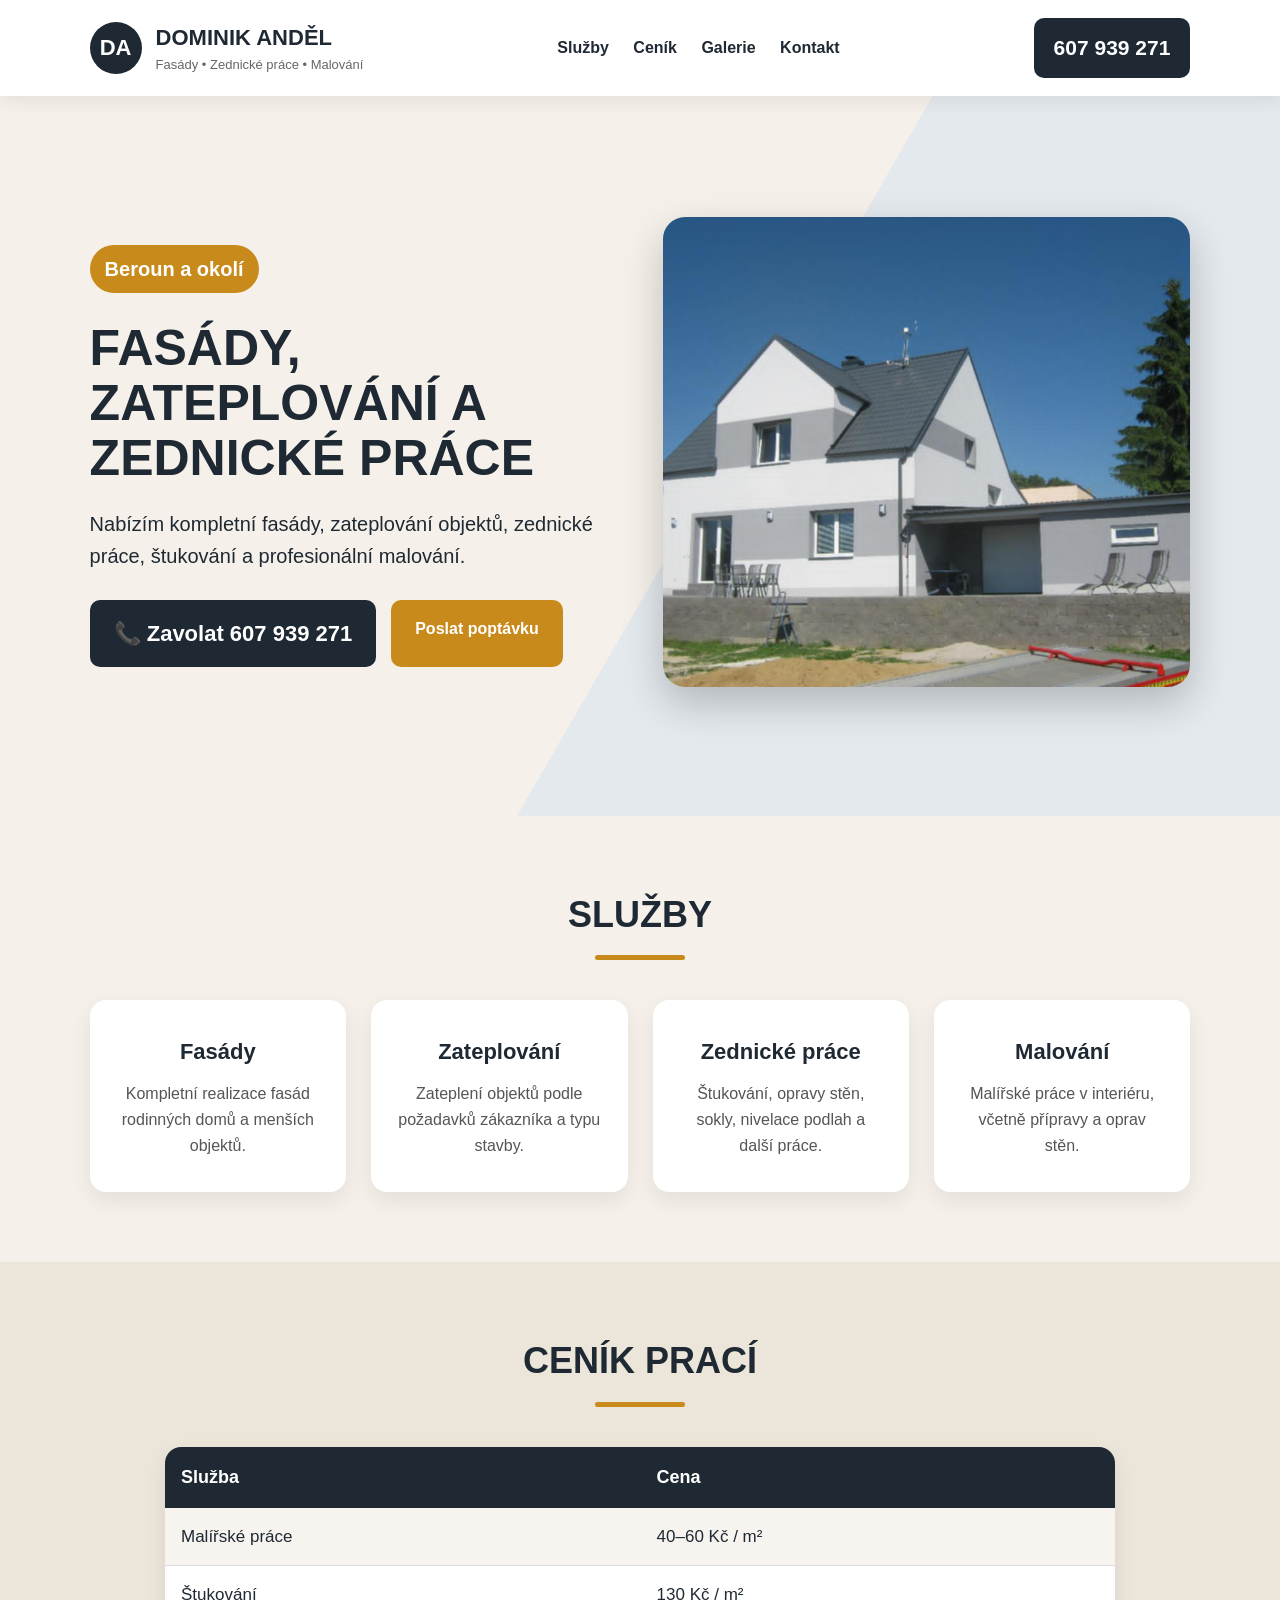
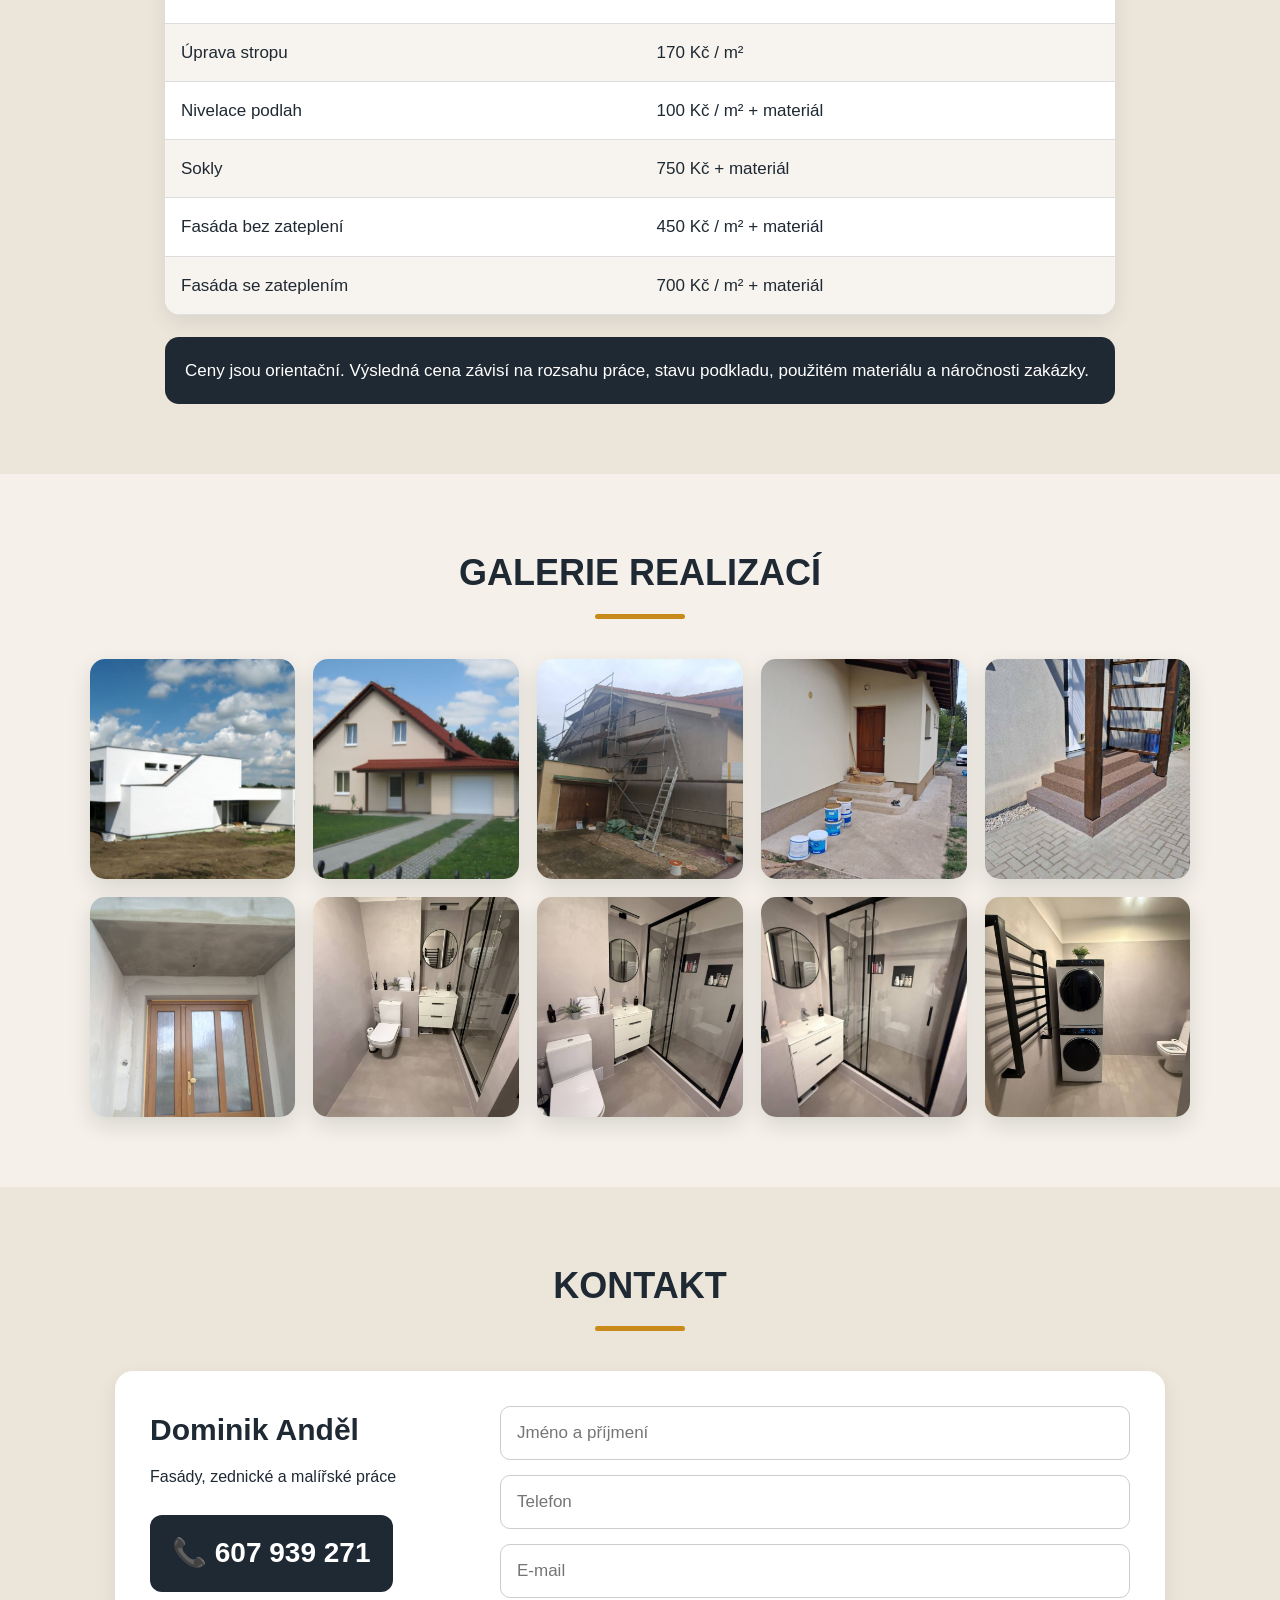
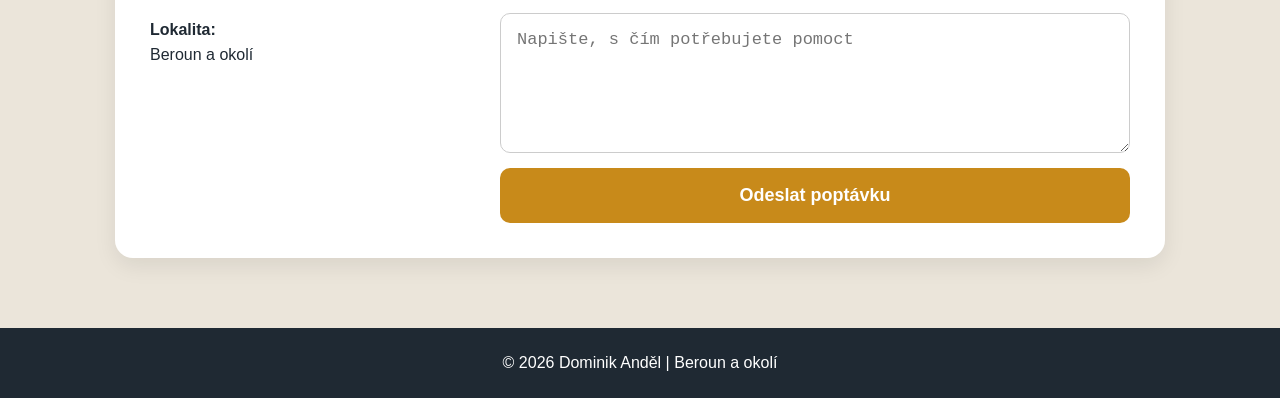
==== index.html @ 44244c91 "Create Dominik Andel website" ====
<!DOCTYPE html>
<html lang="cs">
<head>
  <meta charset="UTF-8">
  <meta name="viewport" content="width=device-width, initial-scale=1.0">
  <title>Dominik Anděl | Fasády a zednické práce Beroun</title>
  <link rel="stylesheet" href="style.css">
</head>
<body>

<header class="header">
  <div class="logo">
    <span>DA</span>
    <div>
      <h2>Dominik Anděl</h2>
      <p>Fasády • Zednické práce • Malování</p>
    </div>
  </div>

  <nav>
    <a href="#sluzby">Služby</a>
    <a href="#cenik">Ceník</a>
    <a href="#galerie">Galerie</a>
    <a href="#kontakt">Kontakt</a>
  </nav>

  <a class="phone-top" href="tel:+420607939271">607 939 271</a>
</header>

<section class="hero">
  <div class="hero-text">
    <p class="tag">Beroun a okolí</p>
    <h1>Fasády, zateplování a zednické práce</h1>
    <p>
      Nabízím kompletní fasády, zateplování objektů, zednické práce,
      štukování a profesionální malování.
    </p>

    <div class="hero-buttons">
      <a class="main-btn" href="tel:+420607939271">📞 Zavolat 607 939 271</a>
      <a class="second-btn" href="#kontakt">Poslat poptávku</a>
    </div>
  </div>

  <div class="hero-image">
    <img src="images/hero-fasada.jpg" alt="Fasáda rodinného domu">
  </div>
</section>

<section id="sluzby" class="section">
  <h2>Služby</h2>

  <div class="cards">
    <div class="card">
      <h3>Fasády</h3>
      <p>Kompletní realizace fasád rodinných domů a menších objektů.</p>
    </div>

    <div class="card">
      <h3>Zateplování</h3>
      <p>Zateplení objektů podle požadavků zákazníka a typu stavby.</p>
    </div>

    <div class="card">
      <h3>Zednické práce</h3>
      <p>Štukování, opravy stěn, sokly, nivelace podlah a další práce.</p>
    </div>

    <div class="card">
      <h3>Malování</h3>
      <p>Malířské práce v interiéru, včetně přípravy a oprav stěn.</p>
    </div>
  </div>
</section>

<section id="cenik" class="section price-section">
  <h2>Ceník prací</h2>

  <div class="price-box">
    <table>
      <tr>
        <th>Služba</th>
        <th>Cena</th>
      </tr>
      <tr>
        <td>Malířské práce</td>
        <td>40–60 Kč / m²</td>
      </tr>
      <tr>
        <td>Štukování</td>
        <td>130 Kč / m²</td>
      </tr>
      <tr>
        <td>Úprava stropu</td>
        <td>170 Kč / m²</td>
      </tr>
      <tr>
        <td>Nivelace podlah</td>
        <td>100 Kč / m² + materiál</td>
      </tr>
      <tr>
        <td>Sokly</td>
        <td>750 Kč + materiál</td>
      </tr>
      <tr>
        <td>Fasáda bez zateplení</td>
        <td>450 Kč / m² + materiál</td>
      </tr>
      <tr>
        <td>Fasáda se zateplením</td>
        <td>700 Kč / m² + materiál</td>
      </tr>
    </table>

    <p class="price-note">
      Ceny jsou orientační. Výsledná cena závisí na rozsahu práce, stavu podkladu,
      použitém materiálu a náročnosti zakázky.
    </p>
  </div>
</section>

<section id="galerie" class="section">
  <h2>Galerie realizací</h2>

  <div class="gallery">
    <img src="images/galerie-01-moderni-dum.jpg" alt="Moderní dům">
    <img src="images/galerie-02-rodinny-dum.jpg" alt="Rodinný dům">
    <img src="images/galerie-03-fasada-pred-dokoncenim.jpg" alt="Fasáda před dokončením">
    <img src="images/galerie-04-vstup-do-domu.jpg" alt="Vstup do domu">
    <img src="images/galerie-05-schodiste.jpg" alt="Schodiště">
    <img src="images/galerie-06-strop-stukovani.jpg" alt="Strop a štukování">
    <img src="images/galerie-07-koupelna-01.jpg" alt="Koupelna">
    <img src="images/galerie-08-koupelna-02.jpg" alt="Koupelna">
    <img src="images/galerie-09-koupelna-03.jpg" alt="Koupelna">
    <img src="images/galerie-10-pradelna.jpg" alt="Prádelna">
  </div>
</section>

<section id="kontakt" class="section contact-section">
  <h2>Kontakt</h2>

  <div class="contact-wrapper">
    <div class="contact-info">
      <h3>Dominik Anděl</h3>
      <p>Fasády, zednické a malířské práce</p>

      <a class="big-phone" href="tel:+420607939271">📞 607 939 271</a>

      <p><strong>Lokalita:</strong><br>Beroun a okolí</p>
    </div>

    <form name="poptavka" method="POST" data-netlify="true">
      <input type="hidden" name="form-name" value="poptavka">

      <input type="text" name="jmeno" placeholder="Jméno a příjmení" required>
      <input type="tel" name="telefon" placeholder="Telefon" required>
      <input type="email" name="email" placeholder="E-mail">
      <textarea name="zprava" placeholder="Napište, s čím potřebujete pomoct" required></textarea>

      <button type="submit">Odeslat poptávku</button>
    </form>
  </div>
</section>

<footer>
  <p>© 2026 Dominik Anděl | Beroun a okolí</p>
</footer>

</body>
</html>
---- style.css ----
* {
  margin: 0;
  padding: 0;
  box-sizing: border-box;
  transition: all 0.25s ease;
}

html {
  scroll-behavior: smooth;
}

body {
  font-family: Arial, sans-serif;
  background: #f5f1ea;
  color: #1f2933;
  line-height: 1.6;
}

.header {
  background: #ffffff;
  padding: 18px 7%;
  display: flex;
  justify-content: space-between;
  align-items: center;
  gap: 20px;
  position: sticky;
  top: 0;
  z-index: 100;
  box-shadow: 0 4px 18px rgba(0, 0, 0, 0.08);
}

.logo {
  display: flex;
  align-items: center;
  gap: 14px;
}

.logo span {
  background: #1f2933;
  color: white;
  width: 52px;
  height: 52px;
  border-radius: 50%;
  display: grid;
  place-items: center;
  font-weight: bold;
  font-size: 22px;
}

.logo h2 {
  font-size: 22px;
  text-transform: uppercase;
}

.logo p {
  font-size: 13px;
  color: #666;
}

nav a {
  color: #1f2933;
  text-decoration: none;
  margin: 0 10px;
  font-weight: bold;
  position: relative;
}

nav a::after {
  content: "";
  position: absolute;
  left: 0;
  bottom: -6px;
  width: 0;
  height: 3px;
  background: #c88a1a;
}

nav a:hover {
  color: #c88a1a;
}

nav a:hover::after {
  width: 100%;
}

.phone-top {
  background: #1f2933;
  color: white;
  padding: 13px 20px;
  border-radius: 10px;
  text-decoration: none;
  font-size: 21px;
  font-weight: bold;
}

.phone-top:hover {
  background: #111827;
  transform: translateY(-3px);
  box-shadow: 0 10px 25px rgba(0,0,0,0.25);
}

.hero {
  min-height: 80vh;
  padding: 70px 7%;
  display: grid;
  grid-template-columns: 1fr 1fr;
  align-items: center;
  gap: 45px;
  background: linear-gradient(120deg, #f5f1ea 0%, #f5f1ea 55%, #e4e9ee 55%, #e4e9ee 100%);
}

.hero-text {
  animation: fadeUp 0.8s ease forwards;
}

.tag {
  display: inline-block;
  background: #c88a1a;
  color: white;
  padding: 8px 15px;
  border-radius: 30px;
  font-weight: bold;
  margin-bottom: 18px;
}

.hero h1 {
  font-size: 50px;
  line-height: 1.1;
  text-transform: uppercase;
  margin-bottom: 22px;
}

.hero-text p {
  font-size: 20px;
  margin-bottom: 28px;
}

.hero-buttons {
  display: flex;
  gap: 15px;
  flex-wrap: wrap;
}

.main-btn,
.second-btn {
  padding: 16px 24px;
  border-radius: 10px;
  text-decoration: none;
  font-weight: bold;
}

.main-btn {
  background: #1f2933;
  color: white;
  font-size: 22px;
}

.second-btn {
  background: #c88a1a;
  color: white;
}

.main-btn:hover {
  background: #111827;
  transform: translateY(-3px);
  box-shadow: 0 10px 25px rgba(0,0,0,0.25);
}

.second-btn:hover {
  background: #a66f10;
  transform: translateY(-3px);
  box-shadow: 0 10px 25px rgba(0,0,0,0.18);
}

.hero-image {
  animation: fadeUp 0.8s ease forwards;
}

.hero-image img {
  width: 100%;
  height: 470px;
  object-fit: cover;
  border-radius: 22px;
  box-shadow: 0 16px 40px rgba(0, 0, 0, 0.22);
}

.hero-image img:hover {
  transform: scale(1.02);
}

.section {
  padding: 70px 7%;
}

.section h2 {
  text-align: center;
  font-size: 36px;
  text-transform: uppercase;
  margin-bottom: 40px;
}

.section h2::after {
  content: "";
  display: block;
  width: 90px;
  height: 5px;
  background: #c88a1a;
  margin: 12px auto 0;
  border-radius: 5px;
}

.cards {
  display: grid;
  grid-template-columns: repeat(4, 1fr);
  gap: 25px;
}

.card {
  background: white;
  padding: 32px 25px;
  border-radius: 16px;
  text-align: center;
  box-shadow: 0 8px 22px rgba(0, 0, 0, 0.08);
  border: 2px solid transparent;
  animation: fadeUp 0.8s ease forwards;
}

.card:hover {
  transform: translateY(-8px);
  border-color: #c88a1a;
  box-shadow: 0 15px 35px rgba(0, 0, 0, 0.15);
}

.card h3 {
  font-size: 22px;
  margin-bottom: 12px;
}

.card p {
  color: #555;
}

.price-section {
  background: #ebe5da;
}

.price-box {
  max-width: 950px;
  margin: 0 auto;
}

table {
  width: 100%;
  border-collapse: collapse;
  background: white;
  border-radius: 16px;
  overflow: hidden;
  box-shadow: 0 8px 22px rgba(0, 0, 0, 0.08);
}

th {
  background: #1f2933;
  color: white;
  text-align: left;
  padding: 16px;
  font-size: 18px;
}

td {
  padding: 15px 16px;
  border-bottom: 1px solid #ddd;
  font-size: 17px;
}

tr:nth-child(even) {
  background: #f7f4ef;
}

tr:hover {
  background: #efe2c2;
}

.price-note {
  background: #1f2933;
  color: white;
  padding: 20px;
  border-radius: 14px;
  margin-top: 22px;
  font-size: 17px;
}

.gallery {
  display: grid;
  grid-template-columns: repeat(5, 1fr);
  gap: 18px;
}

.gallery img {
  width: 100%;
  height: 220px;
  object-fit: cover;
  border-radius: 15px;
  box-shadow: 0 8px 22px rgba(0, 0, 0, 0.12);
  cursor: pointer;
  animation: fadeUp 0.8s ease forwards;
}

.gallery img:hover {
  transform: scale(1.04);
  box-shadow: 0 15px 35px rgba(0, 0, 0, 0.25);
}

.contact-section {
  background: #ebe5da;
}

.contact-wrapper {
  background: white;
  border-radius: 18px;
  padding: 35px;
  display: grid;
  grid-template-columns: 1fr 2fr;
  gap: 35px;
  max-width: 1050px;
  margin: 0 auto;
  box-shadow: 0 8px 22px rgba(0, 0, 0, 0.08);
  animation: fadeUp 0.8s ease forwards;
}

.contact-info h3 {
  font-size: 30px;
  margin-bottom: 10px;
}

.big-phone {
  display: inline-block;
  background: #1f2933;
  color: white;
  text-decoration: none;
  font-size: 28px;
  font-weight: bold;
  padding: 16px 22px;
  border-radius: 12px;
  margin: 25px 0;
}

.big-phone:hover {
  background: #111827;
  transform: translateY(-3px);
  box-shadow: 0 10px 25px rgba(0,0,0,0.25);
}

form {
  display: grid;
  gap: 15px;
}

input,
textarea {
  width: 100%;
  padding: 16px;
  border: 1px solid #ccc;
  border-radius: 10px;
  font-size: 17px;
  background: white;
}

input:focus,
textarea:focus {
  outline: none;
  border-color: #c88a1a;
  box-shadow: 0 0 0 3px rgba(200, 138, 26, 0.18);
}

textarea {
  min-height: 140px;
  resize: vertical;
}

button {
  background: #c88a1a;
  color: white;
  border: none;
  padding: 17px;
  border-radius: 10px;
  font-size: 18px;
  font-weight: bold;
  cursor: pointer;
}

button:hover {
  background: #111827;
  transform: translateY(-3px);
  box-shadow: 0 10px 25px rgba(0,0,0,0.25);
}

footer {
  background: #1f2933;
  color: white;
  text-align: center;
  padding: 22px;
}

@keyframes fadeUp {
  from {
    opacity: 0;
    transform: translateY(25px);
  }

  to {
    opacity: 1;
    transform: translateY(0);
  }
}

/* Tablet */
@media (max-width: 1000px) {
  .header {
    flex-direction: column;
  }

  nav {
    text-align: center;
  }

  .hero {
    grid-template-columns: 1fr;
    text-align: center;
  }

  .hero h1 {
    font-size: 38px;
  }

  .hero-buttons {
    justify-content: center;
  }

  .cards {
    grid-template-columns: repeat(2, 1fr);
  }

  .gallery {
    grid-template-columns: repeat(2, 1fr);
  }

  .contact-wrapper {
    grid-template-columns: 1fr;
  }
}

/* Mobil */
@media (max-width: 600px) {
  .section,
  .hero,
  .header {
    padding-left: 5%;
    padding-right: 5%;
  }

  .hero h1 {
    font-size: 31px;
  }

  .hero-text p {
    font-size: 18px;
  }

  .cards {
    grid-template-columns: 1fr;
  }

  .gallery {
    grid-template-columns: 1fr;
  }

  .phone-top,
  .main-btn,
  .big-phone {
    font-size: 20px;
  }

  .hero-image img {
    height: 320px;
  }
}
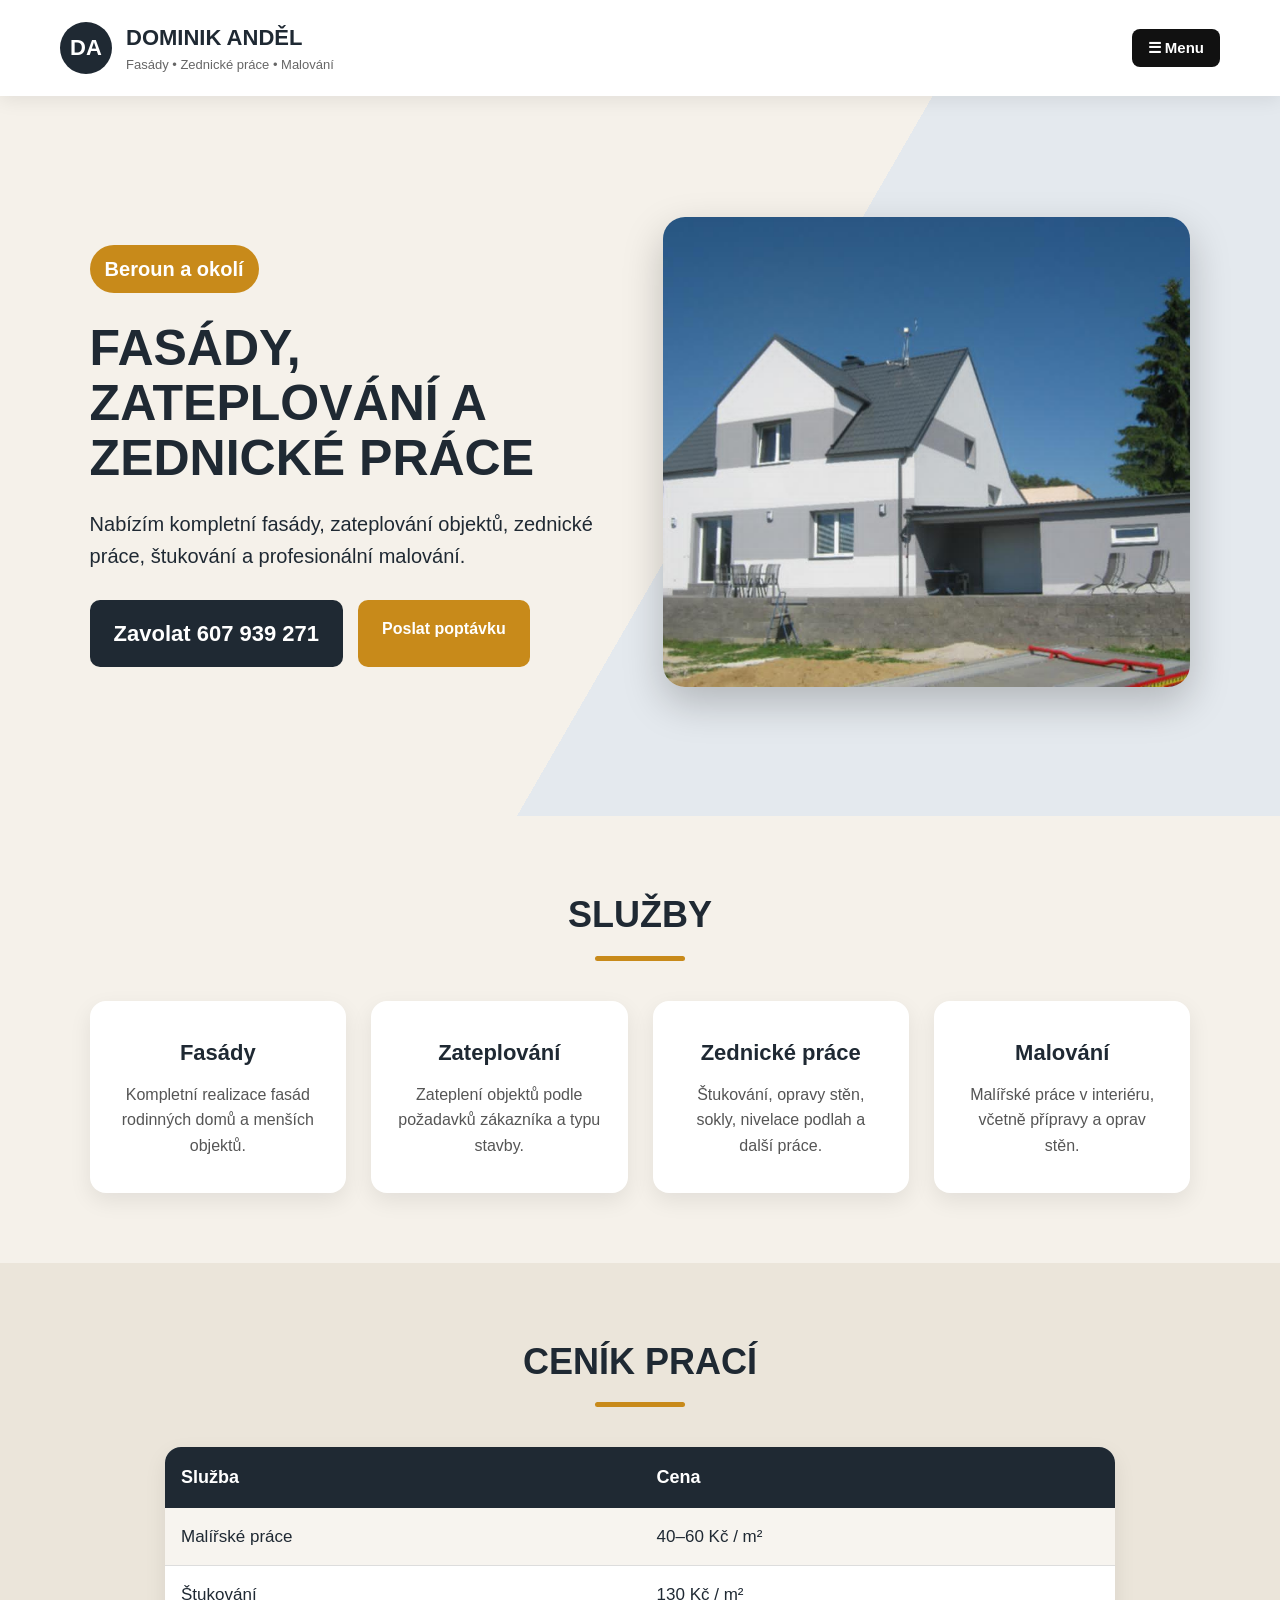
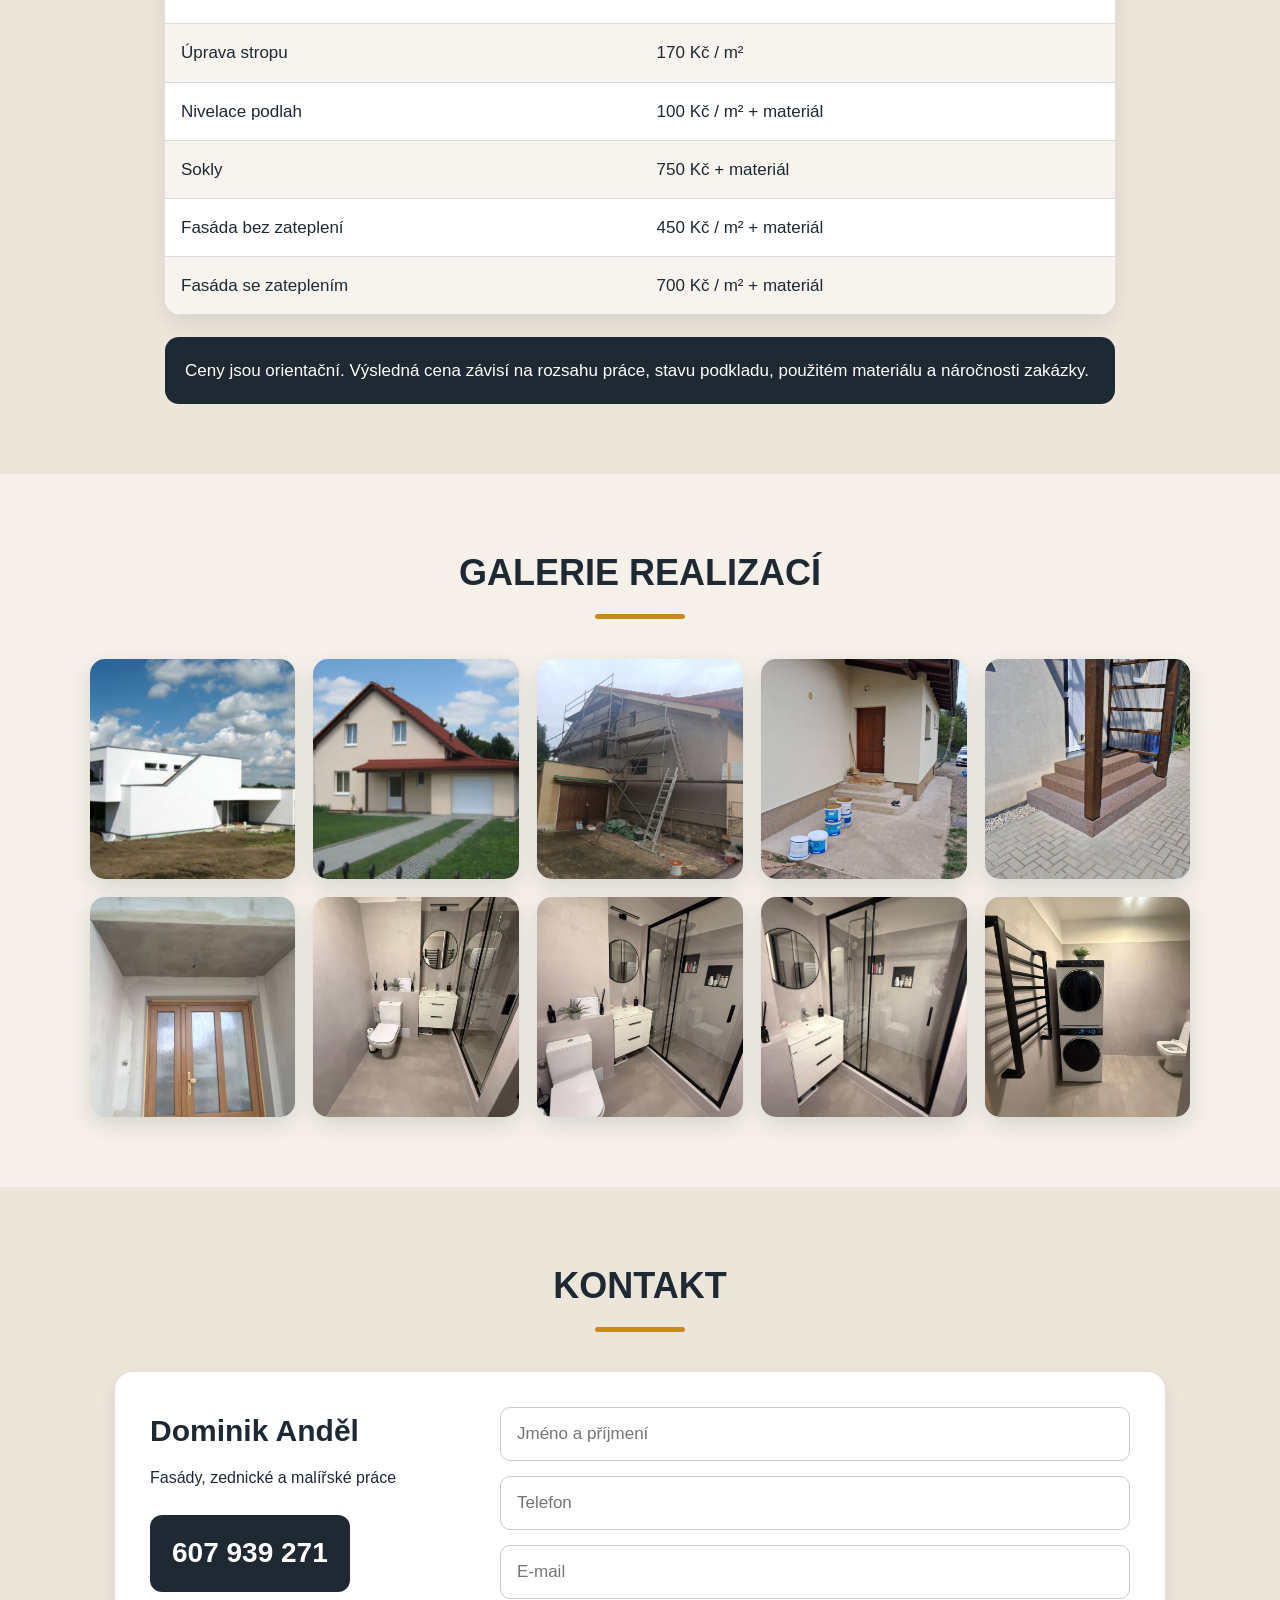
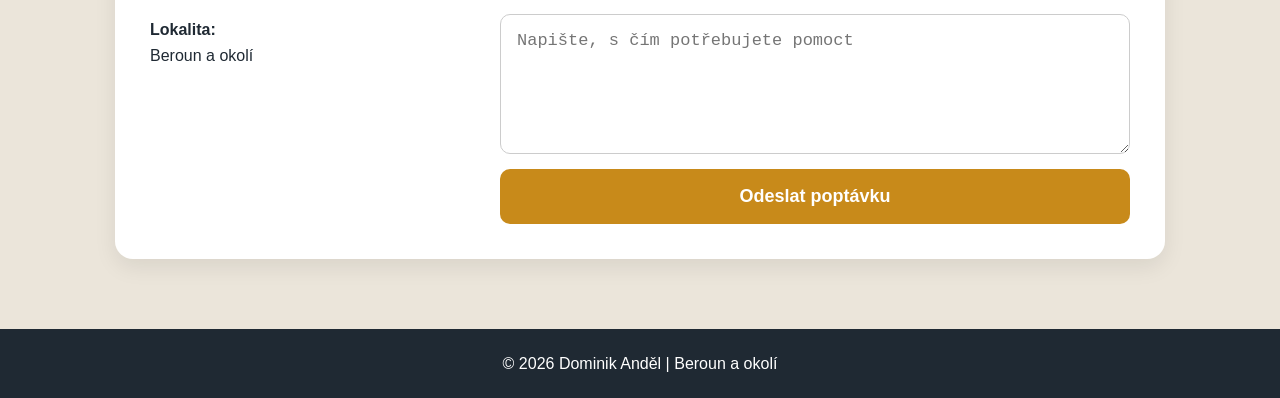
==== commit e4cfa9ba: "Update website with PHP form and UI improvements" ====
--- a/index.html
+++ b/index.html
@@ -17,14 +17,16 @@
     </div>
   </div>
 
-  <nav>
-    <a href="#sluzby">Služby</a>
-    <a href="#cenik">Ceník</a>
-    <a href="#galerie">Galerie</a>
-    <a href="#kontakt">Kontakt</a>
-  </nav>
-
-  <a class="phone-top" href="tel:+420607939271">607 939 271</a>
+  <button class="menu-toggle" id="menu-toggle">☰ Menu</button>
+
+<nav id="nav-menu" class="nav-menu">
+  <a href="#sluzby">Služby</a>
+  <a href="#cenik">Ceník</a>
+  <a href="#galerie">Galerie</a>
+  <a href="#kontakt">Kontakt</a>
+</nav>
+
+  
 </header>
 
 <section class="hero">
@@ -37,7 +39,7 @@
     </p>
 
     <div class="hero-buttons">
-      <a class="main-btn" href="tel:+420607939271">📞 Zavolat 607 939 271</a>
+      <a class="main-btn" href="tel:+420607939271">Zavolat 607 939 271</a>
       <a class="second-btn" href="#kontakt">Poslat poptávku</a>
     </div>
   </div>
@@ -122,7 +124,7 @@
 <section id="galerie" class="section">
   <h2>Galerie realizací</h2>
 
-  <div class="gallery">
+  <div class="gallery" id="gallery">
     <img src="images/galerie-01-moderni-dum.jpg" alt="Moderní dům">
     <img src="images/galerie-02-rodinny-dum.jpg" alt="Rodinný dům">
     <img src="images/galerie-03-fasada-pred-dokoncenim.jpg" alt="Fasáda před dokončením">
@@ -135,6 +137,12 @@
     <img src="images/galerie-10-pradelna.jpg" alt="Prádelna">
   </div>
 </section>
+  
+  <div id="lightbox" class="lightbox">
+    <span id="lightbox-close" class="lightbox-close">&times;</span>
+    <img id="lightbox-img" src="" alt="">
+  </div>
+
 
 <section id="kontakt" class="section contact-section">
   <h2>Kontakt</h2>
@@ -144,13 +152,12 @@
       <h3>Dominik Anděl</h3>
       <p>Fasády, zednické a malířské práce</p>
 
-      <a class="big-phone" href="tel:+420607939271">📞 607 939 271</a>
+      <a class="big-phone" href="tel:+420607939271">607 939 271</a>
 
       <p><strong>Lokalita:</strong><br>Beroun a okolí</p>
     </div>
 
-    <form name="poptavka" method="POST" data-netlify="true">
-      <input type="hidden" name="form-name" value="poptavka">
+    <form action="kontakt.php" method="POST">
 
       <input type="text" name="jmeno" placeholder="Jméno a příjmení" required>
       <input type="tel" name="telefon" placeholder="Telefon" required>
@@ -166,5 +173,49 @@
   <p>© 2026 Dominik Anděl | Beroun a okolí</p>
 </footer>
 
+<script>
+  const menuToggle = document.getElementById("menu-toggle");
+  const navMenu = document.getElementById("nav-menu");
+
+  menuToggle.addEventListener("click", function (event) {
+    event.stopPropagation();
+    navMenu.classList.toggle("active");
+  });
+
+  document.addEventListener("click", function (event) {
+    if (!navMenu.contains(event.target) && !menuToggle.contains(event.target)) {
+      navMenu.classList.remove("active");
+    }
+  });
+
+  navMenu.addEventListener("click", function () {
+    navMenu.classList.remove("active");
+  });
+</script>
+
+<script>
+  const galleryImages = document.querySelectorAll(".gallery img");
+  const lightbox = document.getElementById("lightbox");
+  const lightboxImg = document.getElementById("lightbox-img");
+  const lightboxClose = document.getElementById("lightbox-close");
+
+  galleryImages.forEach(function (image) {
+    image.addEventListener("click", function () {
+      lightbox.classList.add("active");
+      lightboxImg.src = image.src;
+      lightboxImg.alt = image.alt;
+    });
+  });
+
+  lightboxClose.addEventListener("click", function () {
+    lightbox.classList.remove("active");
+  });
+
+  lightbox.addEventListener("click", function (event) {
+    if (event.target === lightbox) {
+      lightbox.classList.remove("active");
+    }
+  });
+</script>
 </body>
 </html>
--- a/style.css
+++ b/style.css
@@ -483,4 +483,217 @@
   .hero-image img {
     height: 320px;
   }
+}
+
+/*upravení MENU, aby bylo na kraji atd...*/
+
+.header {
+  display: flex;
+  align-items: center;
+  justify-content: space-between;
+  padding: 20px 60px;
+  background: white;
+  position: sticky;
+  top: 0;
+  z-index: 1000;
+}
+
+.menu-toggle {
+  padding: 10px 16px;
+  border: none;
+  border-radius: 8px;
+  background: #111;
+  color: white;
+  font-size: 15px;
+  cursor: pointer;
+}
+
+.menu-toggle {
+  margin-left: auto;
+}
+
+.menu-toggle:hover {
+  background: #333;
+}
+
+.nav-menu {
+  display: none;
+  position: absolute;
+  top: 80px;
+  right: 60px;
+  background: white;
+  flex-direction: column;
+  gap: 14px;
+  padding: 18px;
+  border-radius: 12px;
+  box-shadow: 0 10px 25px rgba(0,0,0,0.15);
+}
+
+.nav-menu.active {
+  display: flex;
+}
+
+.nav-menu a {
+  color: #111;
+  text-decoration: none;
+  font-weight: 600;
+}
+
+.nav-menu a:hover {
+  color: #666;
+}
+
+/*upravení obrázku*/
+
+.gallery img {
+  cursor: pointer;
+}
+
+.lightbox {
+  display: none;
+  position: fixed;
+  inset: 0;
+  z-index: 9999;
+  background: rgba(0, 0, 0, 0.85);
+  justify-content: center;
+  align-items: center;
+  padding: 20px;
+}
+
+.lightbox.active {
+  display: flex;
+}
+
+.lightbox img {
+  max-width: 90%;
+  max-height: 85vh;
+  border-radius: 14px;
+  box-shadow: 0 20px 50px rgba(0, 0, 0, 0.4);
+}
+
+.lightbox-close {
+  position: absolute;
+  top: 25px;
+  right: 35px;
+  color: white;
+  font-size: 48px;
+  cursor: pointer;
+  font-weight: bold;
+}
+
+.lightbox-close:hover {
+  color: #ddd;
+}
+
+
+/*Upravení MENU na mobilu*/
+
+@media (max-width: 768px) {
+  .header {
+    padding: 14px 18px;
+    flex-wrap: wrap;
+  }
+
+  .logo h2 {
+    font-size: 18px;
+  }
+
+  .logo p {
+    font-size: 12px;
+  }
+
+  .menu-toggle {
+    margin-left: auto;
+    padding: 9px 13px;
+    font-size: 14px;
+  }
+
+  .nav-menu {
+    top: 100%;
+    left: 18px;
+    right: 18px;
+    width: auto;
+    padding: 16px;
+    border-radius: 14px;
+    align-items: stretch;
+  }
+
+  .nav-menu a {
+    padding: 12px;
+    border-radius: 8px;
+    background: #f5f5f5;
+    text-align: center;
+  }
+
+  .nav-menu a:hover {
+    background: #e9e9e9;
+  }
+}
+
+
+/*kontakt.php a jeho css*/
+.result-page {
+  min-height: 100vh;
+  display: flex;
+  justify-content: center;
+  align-items: center;
+  background: #f4f1ec;
+  padding: 30px;
+}
+
+.result-card {
+  max-width: 720px;
+  width: 100%;
+  background: white;
+  padding: 40px;
+  border-radius: 22px;
+  box-shadow: 0 20px 50px rgba(0,0,0,0.12);
+  text-align: center;
+}
+
+.result-card h1 {
+  margin-bottom: 12px;
+}
+
+.result-card p {
+  color: #555;
+  margin-bottom: 25px;
+}
+
+.result-icon {
+  width: 70px;
+  height: 70px;
+  border-radius: 50%;
+  margin: 0 auto 20px;
+  display: flex;
+  justify-content: center;
+  align-items: center;
+  font-size: 38px;
+  font-weight: bold;
+  color: white;
+}
+
+.result-icon.success {
+  background: #2e7d32;
+}
+
+.result-icon.error {
+  background: #c62828;
+}
+
+.result-table {
+  text-align: left;
+  margin: 25px 0;
+  background: #f7f7f7;
+  border-radius: 14px;
+  overflow: hidden;
+}
+
+.result-table div {
+  padding: 14px 18px;
+  border-bottom: 1px solid #ddd;
+}
+
+.result-table div:last-child {
+  border-bottom: none;
 }
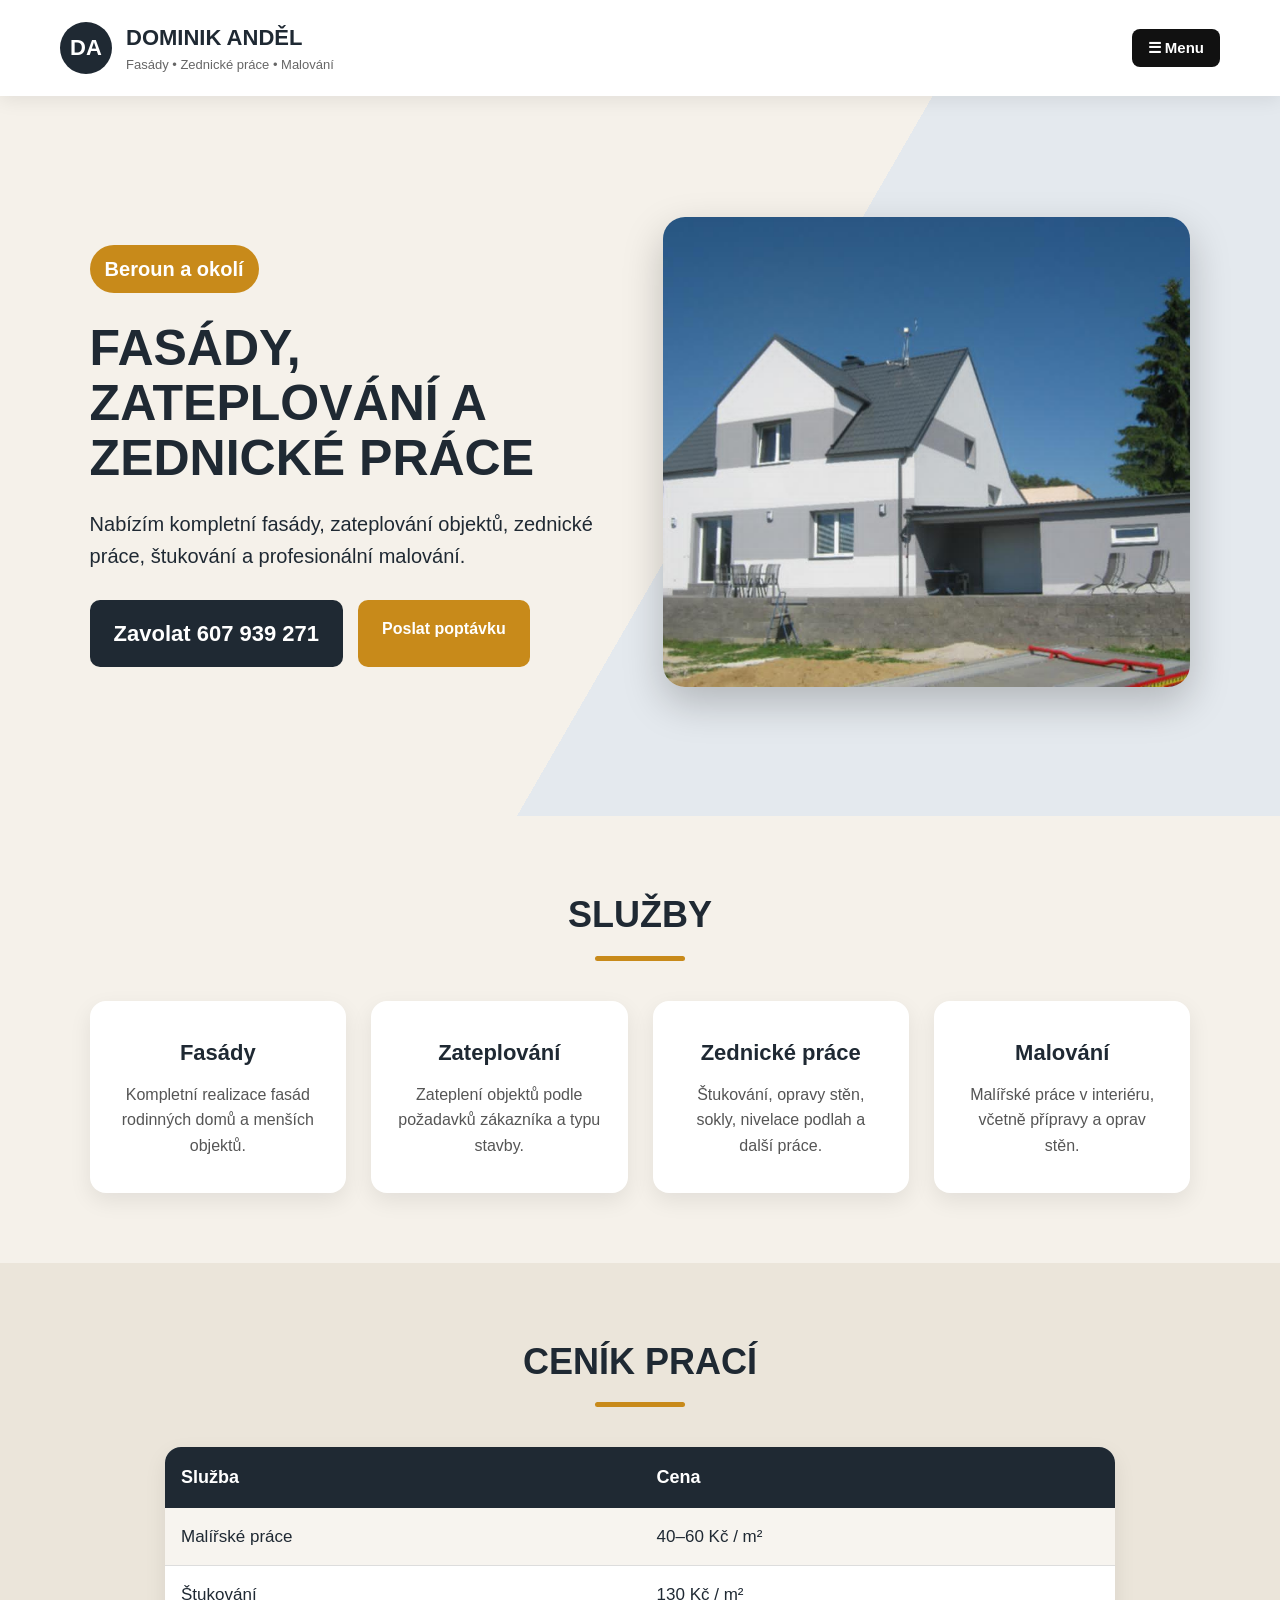
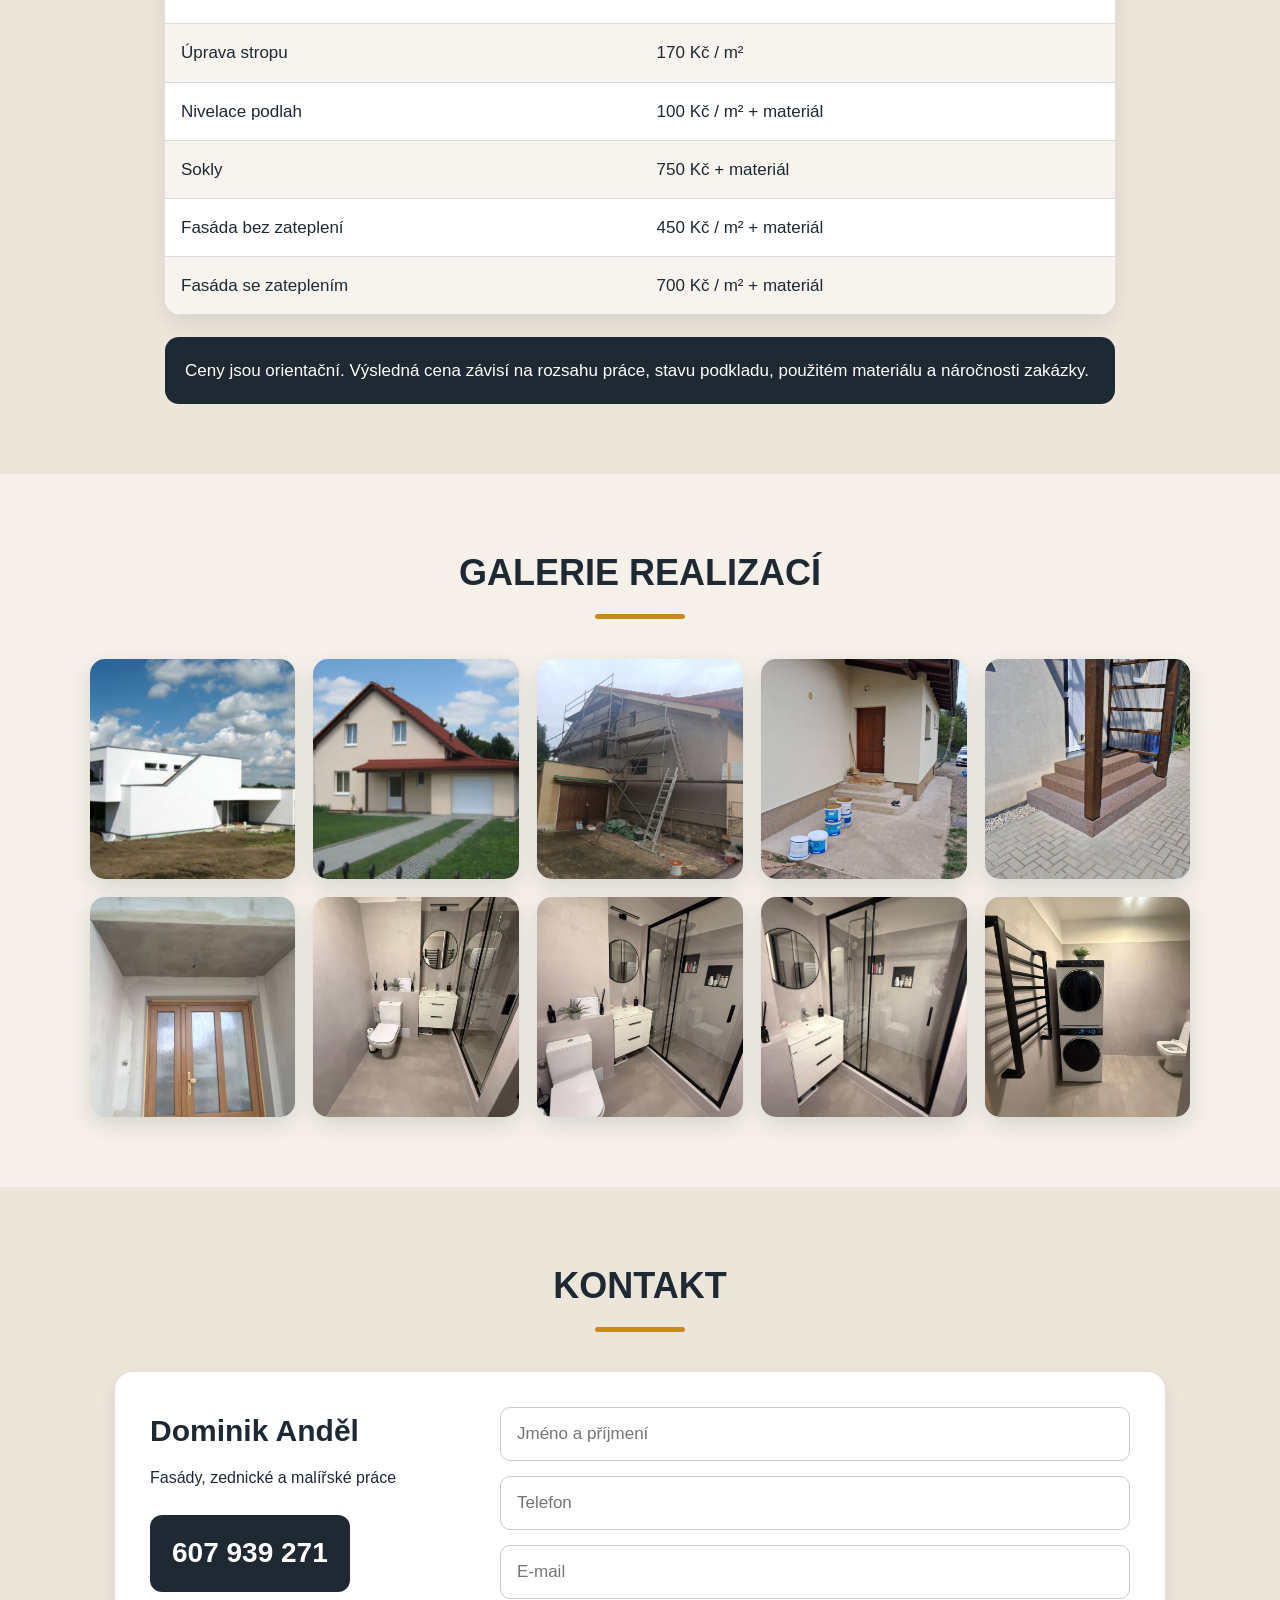
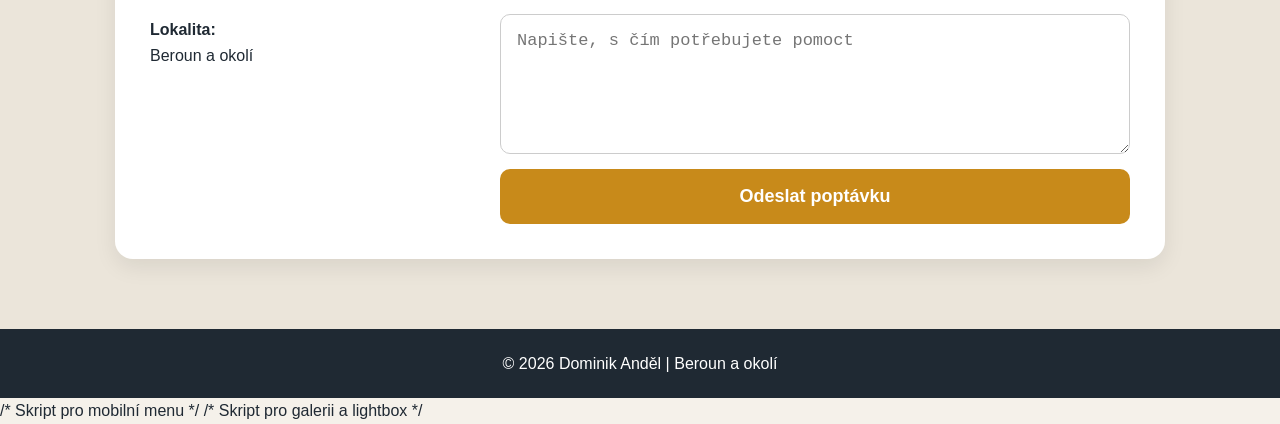
==== commit 7554409f: "Improve website UI and contact form" ====
--- a/index.html
+++ b/index.html
@@ -139,9 +139,14 @@
 </section>
   
   <div id="lightbox" class="lightbox">
-    <span id="lightbox-close" class="lightbox-close">&times;</span>
-    <img id="lightbox-img" src="" alt="">
-  </div>
+  <span id="lightbox-close" class="lightbox-close">&times;</span>
+
+  <span id="prev-btn" class="lightbox-arrow prev">&#10094;</span>
+
+  <img id="lightbox-img" src="" alt="">
+
+  <span id="next-btn" class="lightbox-arrow next">&#10095;</span>
+</div>
 
 
 <section id="kontakt" class="section contact-section">
@@ -173,6 +178,8 @@
   <p>© 2026 Dominik Anděl | Beroun a okolí</p>
 </footer>
 
+/* Skript pro mobilní menu */
+
 <script>
   const menuToggle = document.getElementById("menu-toggle");
   const navMenu = document.getElementById("nav-menu");
@@ -193,29 +200,70 @@
   });
 </script>
 
+/* Skript pro galerii a lightbox */
+
 <script>
   const galleryImages = document.querySelectorAll(".gallery img");
+
   const lightbox = document.getElementById("lightbox");
   const lightboxImg = document.getElementById("lightbox-img");
-  const lightboxClose = document.getElementById("lightbox-close");
-
-  galleryImages.forEach(function (image) {
-    image.addEventListener("click", function () {
+
+  const closeBtn = document.getElementById("lightbox-close");
+  const prevBtn = document.getElementById("prev-btn");
+  const nextBtn = document.getElementById("next-btn");
+
+  let currentIndex = 0;
+
+  function showImage(index) {
+    lightboxImg.src = galleryImages[index].src;
+    lightboxImg.alt = galleryImages[index].alt;
+  }
+
+  galleryImages.forEach((img, index) => {
+    img.addEventListener("click", () => {
+      currentIndex = index;
+      showImage(currentIndex);
       lightbox.classList.add("active");
-      lightboxImg.src = image.src;
-      lightboxImg.alt = image.alt;
     });
   });
 
-  lightboxClose.addEventListener("click", function () {
+  nextBtn.addEventListener("click", () => {
+    currentIndex++;
+
+    if (currentIndex >= galleryImages.length) {
+      currentIndex = 0;
+    }
+
+    showImage(currentIndex);
+  });
+
+  prevBtn.addEventListener("click", () => {
+    currentIndex--;
+
+    if (currentIndex < 0) {
+      currentIndex = galleryImages.length - 1;
+    }
+
+    showImage(currentIndex);
+  });
+
+  closeBtn.addEventListener("click", () => {
     lightbox.classList.remove("active");
   });
 
-  lightbox.addEventListener("click", function (event) {
-    if (event.target === lightbox) {
+  lightbox.addEventListener("click", (e) => {
+    if (e.target === lightbox) {
       lightbox.classList.remove("active");
     }
   });
+  // Ovládání šipek a Esc klávesou
+  document.addEventListener("keydown", (e) => {
+  if (!lightbox.classList.contains("active")) return;
+
+  if (e.key === "ArrowRight") nextBtn.click();
+  if (e.key === "ArrowLeft") prevBtn.click();
+  if (e.key === "Escape") closeBtn.click();
+});
 </script>
 </body>
 </html>
--- a/style.css
+++ b/style.css
@@ -543,6 +543,32 @@
   color: #666;
 }
 
+/*upravení galerie, aby se zvětšovala a aby se dalo kliknout na obrázek a zvětšil se...*/
+
+.lightbox-arrow {
+  position: absolute;
+  top: 50%;
+  transform: translateY(-50%);
+  color: white;
+  font-size: 60px;
+  cursor: pointer;
+  user-select: none;
+  padding: 15px;
+}
+
+.lightbox-arrow:hover {
+  color: #ddd;
+}
+
+.prev {
+  left: 30px;
+}
+
+.next {
+  right: 30px;
+}
+
+
 /*upravení obrázku*/
 
 .gallery img {
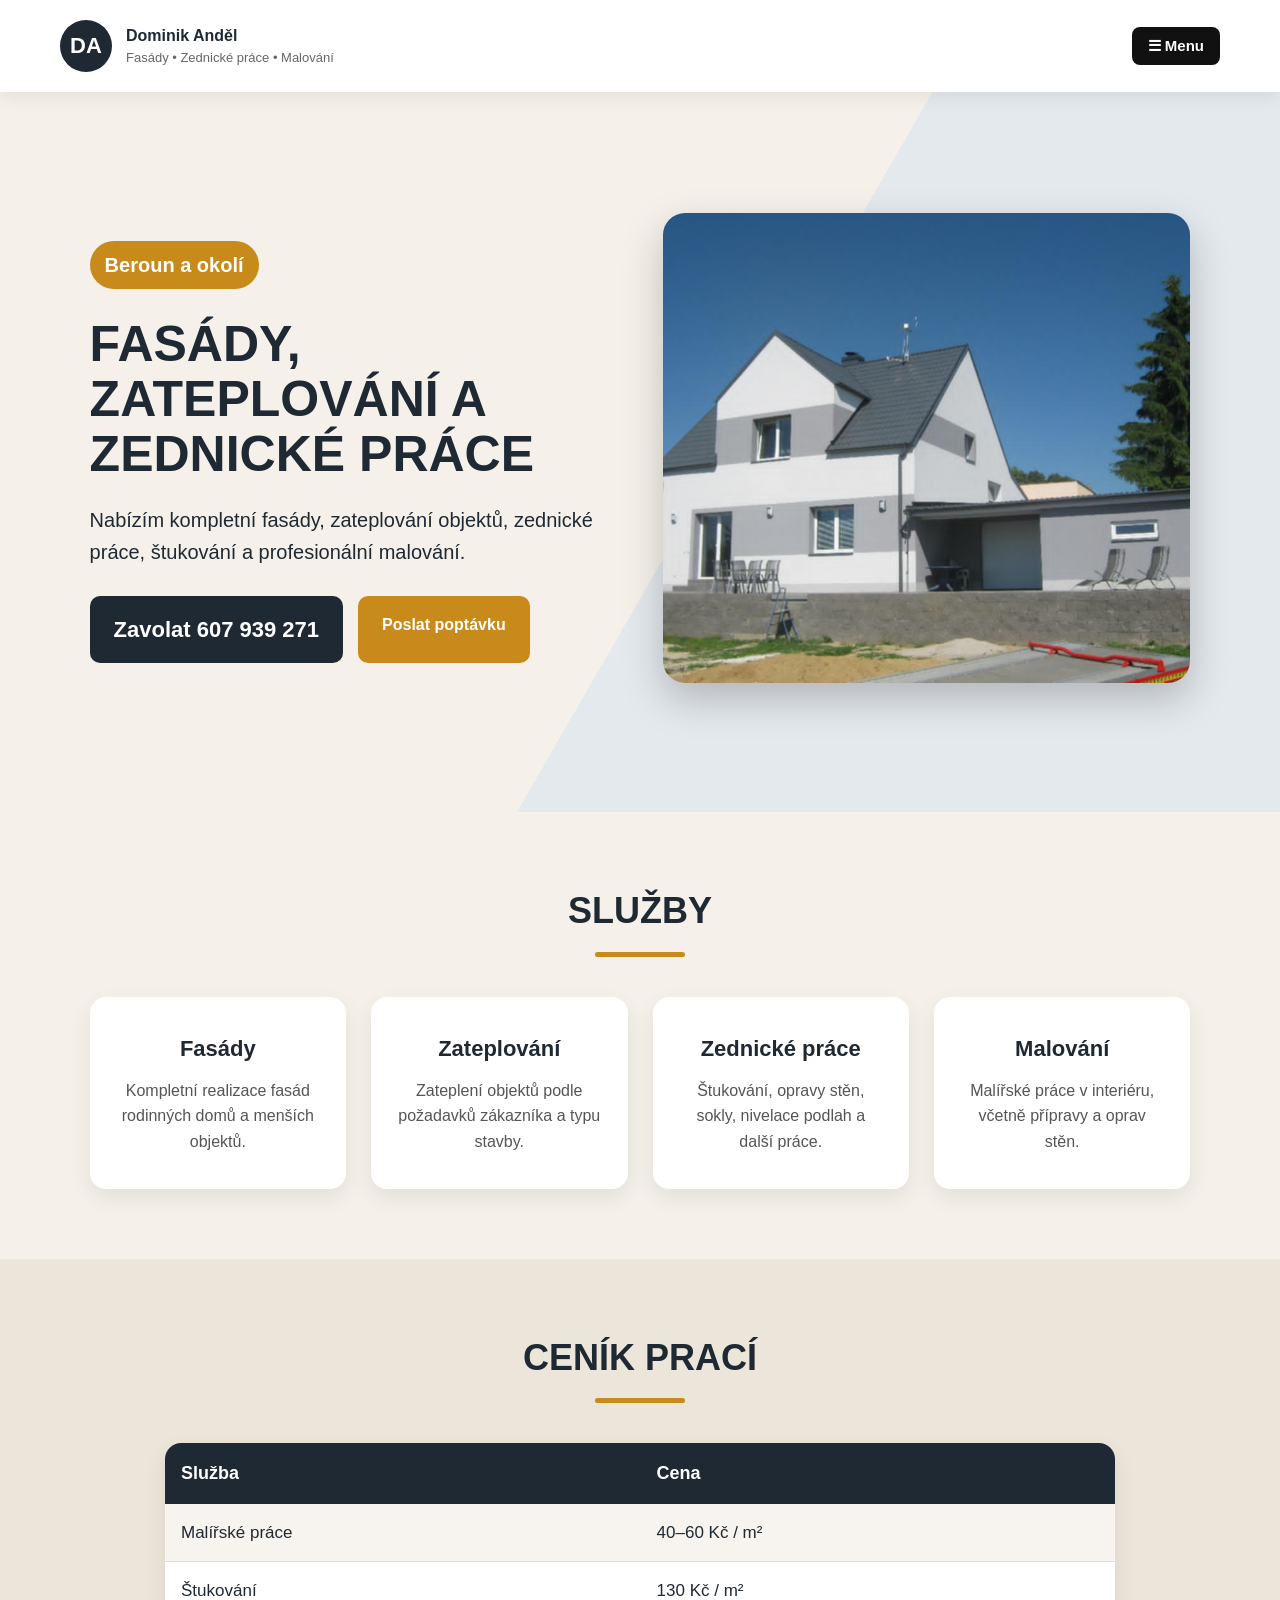
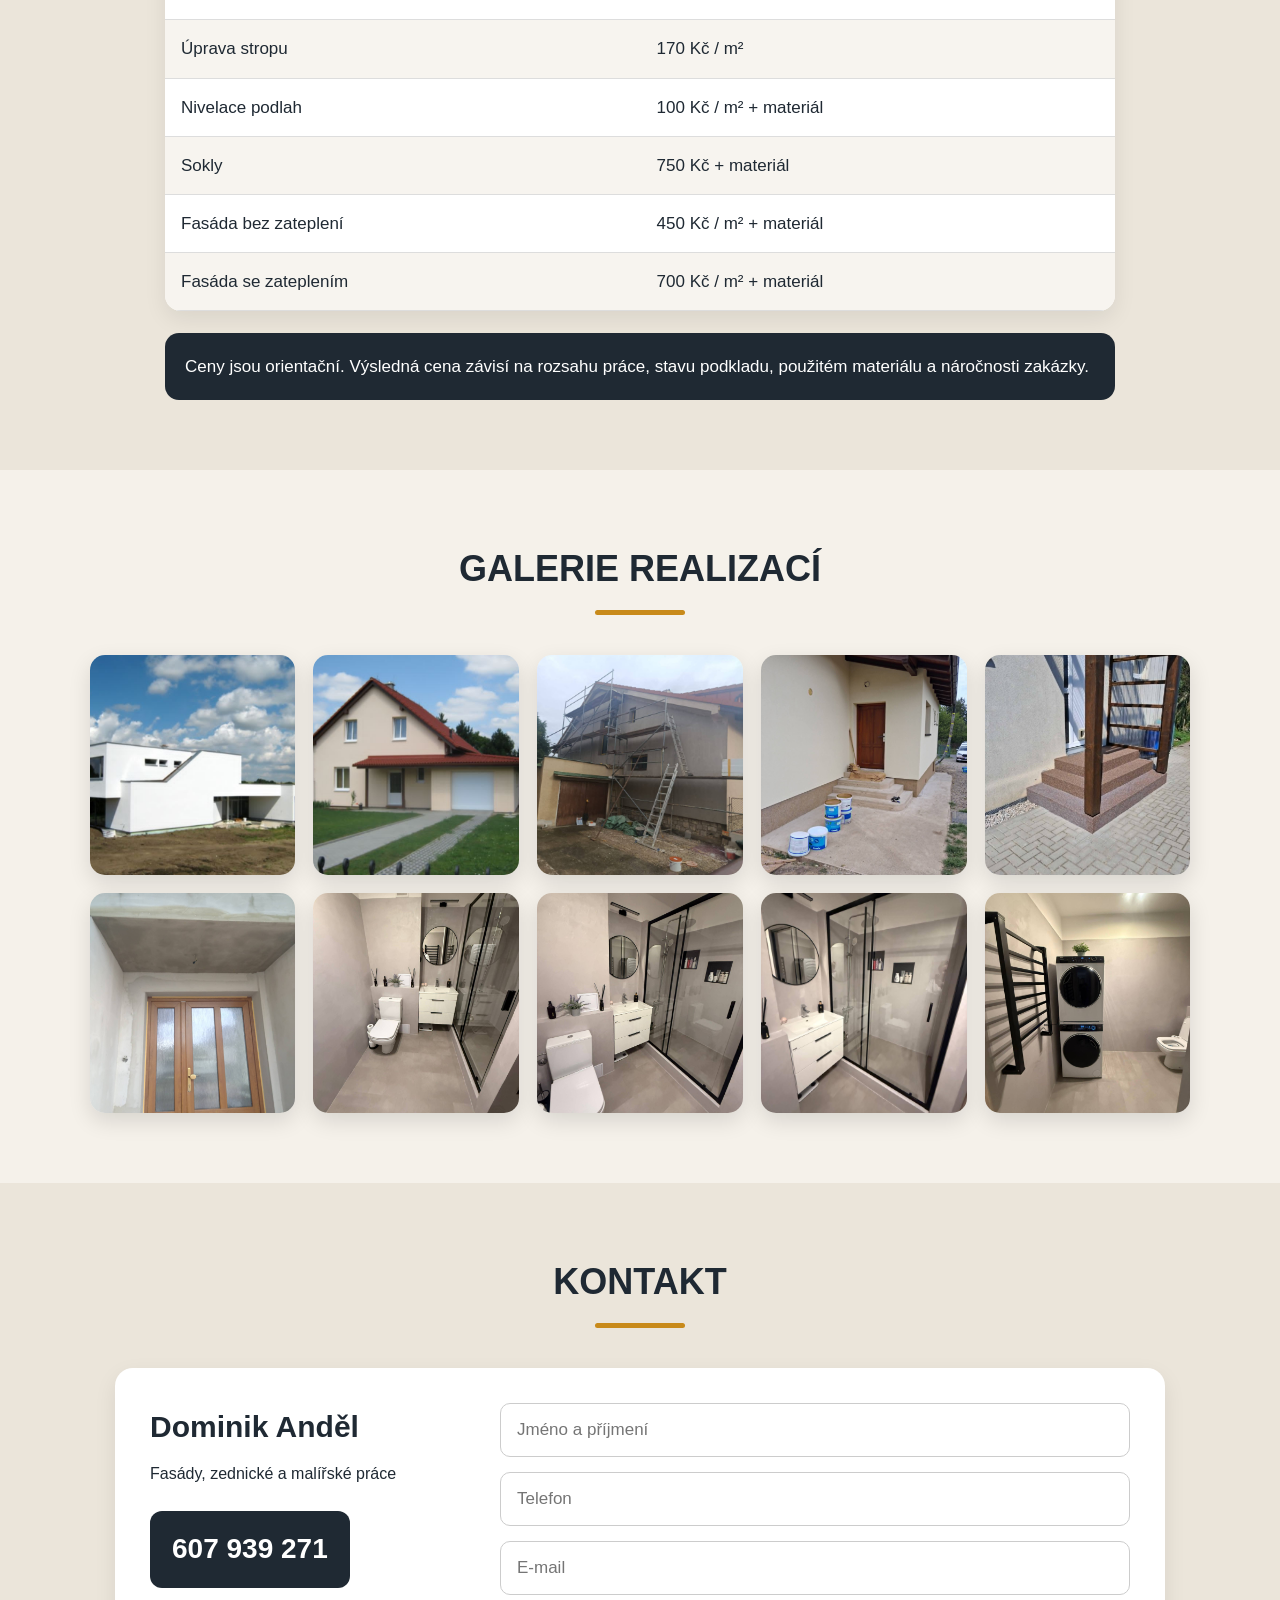
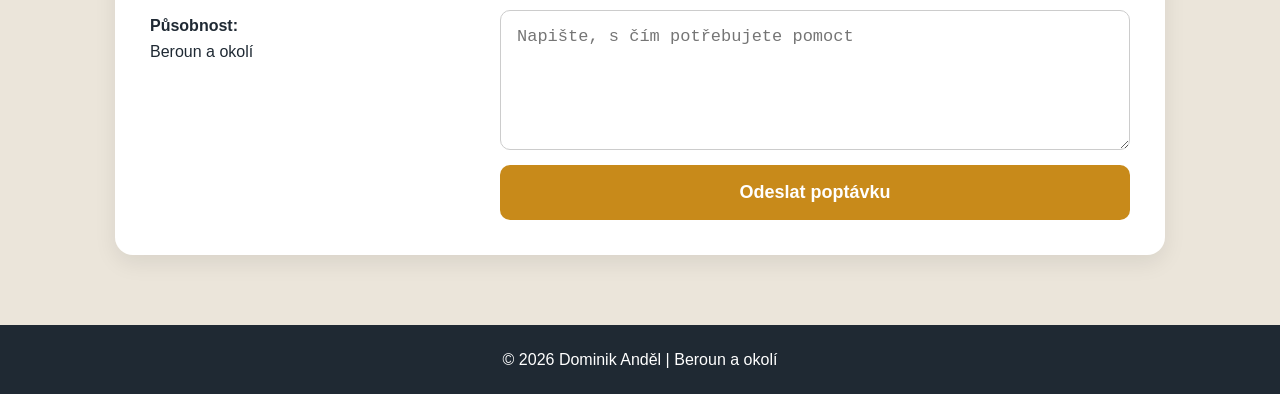
==== commit 269051cc: "Add basic SEO improvements" ====
--- a/index.html
+++ b/index.html
@@ -1,10 +1,18 @@
 <!DOCTYPE html>
 <html lang="cs">
 <head>
-  <meta charset="UTF-8">
-  <meta name="viewport" content="width=device-width, initial-scale=1.0">
-  <title>Dominik Anděl | Fasády a zednické práce Beroun</title>
-  <link rel="stylesheet" href="style.css">
+    <meta charset="UTF-8">
+    <meta name="viewport" content="width=device-width, initial-scale=1.0">
+    <title>Dominik Anděl | Stavební práce a rekonstrukce</title>
+    <meta name="description" content="Dominik Anděl nabízí stavební práce, rekonstrukce, zednické práce a další řemeslné služby s důrazem na kvalitu a spolehlivost.">
+    <meta name="robots" content="index, follow">
+
+    <meta property="og:title" content="Dominik Anděl | Stavební práce a rekonstrukce">
+    <meta property="og:description" content="Stavební práce, rekonstrukce a zednické služby s důrazem na kvalitu a spolehlivost.">
+    <meta property="og:type" content="website">
+    <meta property="og:image" content="images/hero-fasada.jpg">
+
+    <link rel="stylesheet" href="style.css">
 </head>
 <body>
 
@@ -12,7 +20,7 @@
   <div class="logo">
     <span>DA</span>
     <div>
-      <h2>Dominik Anděl</h2>
+      <strong>Dominik Anděl</strong>
       <p>Fasády • Zednické práce • Malování</p>
     </div>
   </div>
@@ -45,7 +53,7 @@
   </div>
 
   <div class="hero-image">
-    <img src="images/hero-fasada.jpg" alt="Fasáda rodinného domu">
+    <img src="images/hero-fasada.jpg" alt="Fasáda rodinného domu po dokončení stavebních prací" width="1200" height="800">
   </div>
 </section>
 
@@ -125,16 +133,16 @@
   <h2>Galerie realizací</h2>
 
   <div class="gallery" id="gallery">
-    <img src="images/galerie-01-moderni-dum.jpg" alt="Moderní dům">
-    <img src="images/galerie-02-rodinny-dum.jpg" alt="Rodinný dům">
-    <img src="images/galerie-03-fasada-pred-dokoncenim.jpg" alt="Fasáda před dokončením">
-    <img src="images/galerie-04-vstup-do-domu.jpg" alt="Vstup do domu">
-    <img src="images/galerie-05-schodiste.jpg" alt="Schodiště">
-    <img src="images/galerie-06-strop-stukovani.jpg" alt="Strop a štukování">
-    <img src="images/galerie-07-koupelna-01.jpg" alt="Koupelna">
-    <img src="images/galerie-08-koupelna-02.jpg" alt="Koupelna">
-    <img src="images/galerie-09-koupelna-03.jpg" alt="Koupelna">
-    <img src="images/galerie-10-pradelna.jpg" alt="Prádelna">
+    <img src="images/galerie-01-moderni-dum.jpg" alt="Realizace moderního rodinného domu" loading="lazy">
+    <img src="images/galerie-02-rodinny-dum.jpg" alt="Dokončený rodinný dům po stavebních pracích" loading="lazy">
+    <img src="images/galerie-03-fasada-pred-dokoncenim.jpg" alt="Fasáda domu před dokončením" loading="lazy">
+    <img src="images/galerie-04-vstup-do-domu.jpg" alt="Vstup do rodinného domu po rekonstrukci" loading="lazy">
+    <img src="images/galerie-05-schodiste.jpg" alt="Realizace schodiště v rodinném domě" loading="lazy">
+    <img src="images/galerie-06-strop-stukovani.jpg" alt="Štukování stropu během stavebních prací" loading="lazy"> 
+    <img src="images/galerie-07-koupelna-01.jpg" alt="Moderní koupelna po rekonstrukci" loading="lazy">
+    <img src="images/galerie-08-koupelna-02.jpg" alt="Obložená koupelna po dokončení" loading="lazy">
+    <img src="images/galerie-09-koupelna-03.jpg" alt="Detail rekonstruované koupelny" loading="lazy">
+    <img src="images/galerie-10-pradelna.jpg" alt="Prádelna po stavebních úpravách" loading="lazy">
   </div>
 </section>
   
@@ -159,7 +167,7 @@
 
       <a class="big-phone" href="tel:+420607939271">607 939 271</a>
 
-      <p><strong>Lokalita:</strong><br>Beroun a okolí</p>
+      <p><strong>Působnost:</strong><br>Beroun a okolí</p>
     </div>
 
     <form action="kontakt.php" method="POST">
@@ -178,7 +186,7 @@
   <p>© 2026 Dominik Anděl | Beroun a okolí</p>
 </footer>
 
-/* Skript pro mobilní menu */
+ <!-- Skript pro mobilní menu -->
 
 <script>
   const menuToggle = document.getElementById("menu-toggle");
@@ -200,7 +208,7 @@
   });
 </script>
 
-/* Skript pro galerii a lightbox */
+ <!-- Skript pro galerii a lightbox -->
 
 <script>
   const galleryImages = document.querySelectorAll(".gallery img");
@@ -265,5 +273,20 @@
   if (e.key === "Escape") closeBtn.click();
 });
 </script>
+
+<!-- Strukturovaná data pro SEO -->
+
+<script type="application/ld+json">
+{
+  "@context": "https://schema.org",
+  "@type": "LocalBusiness",
+  "name": "Dominik Anděl",
+  "description": "Fasády, zateplování, zednické práce a malování v Berouně a okolí.",
+  "telephone": "+420607939271",
+  "areaServed": "Beroun a okolí",
+  "url": "https://dominikandel.cz/"
+}
+</script>
+
 </body>
 </html>
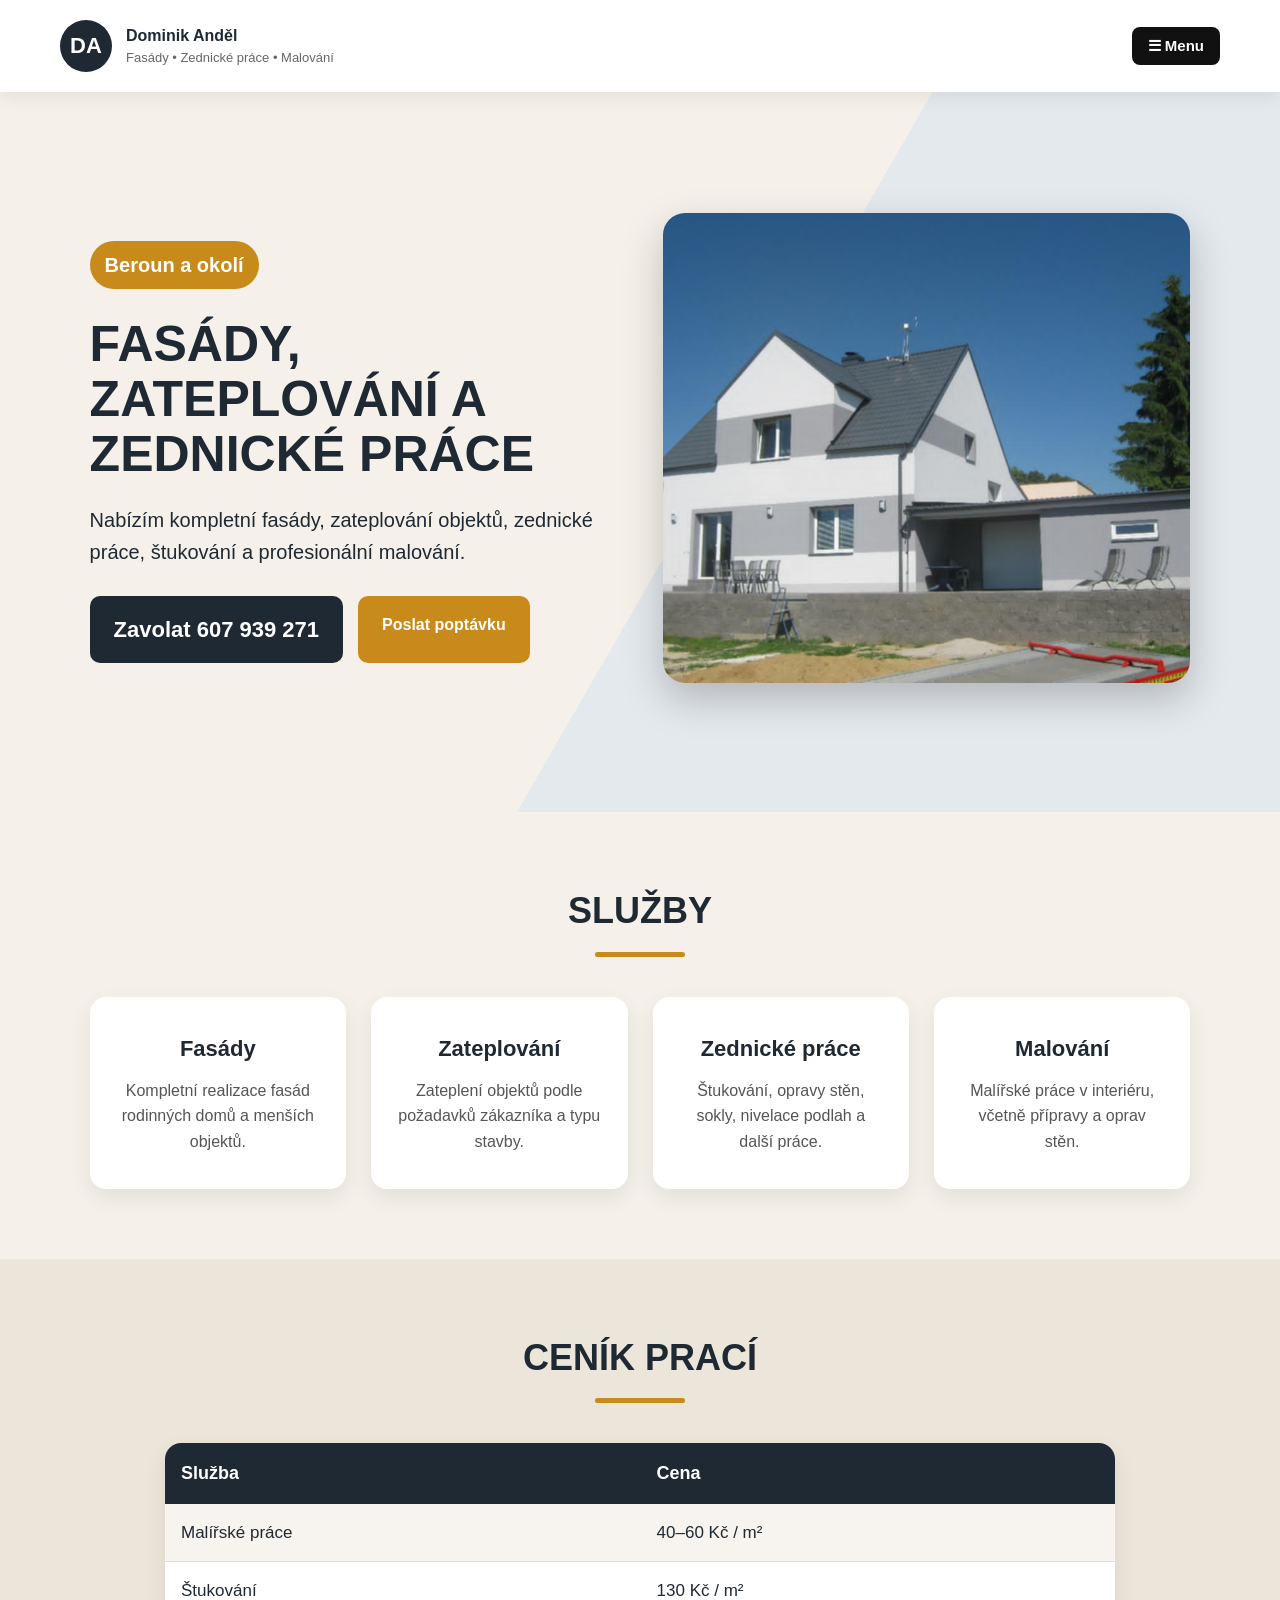
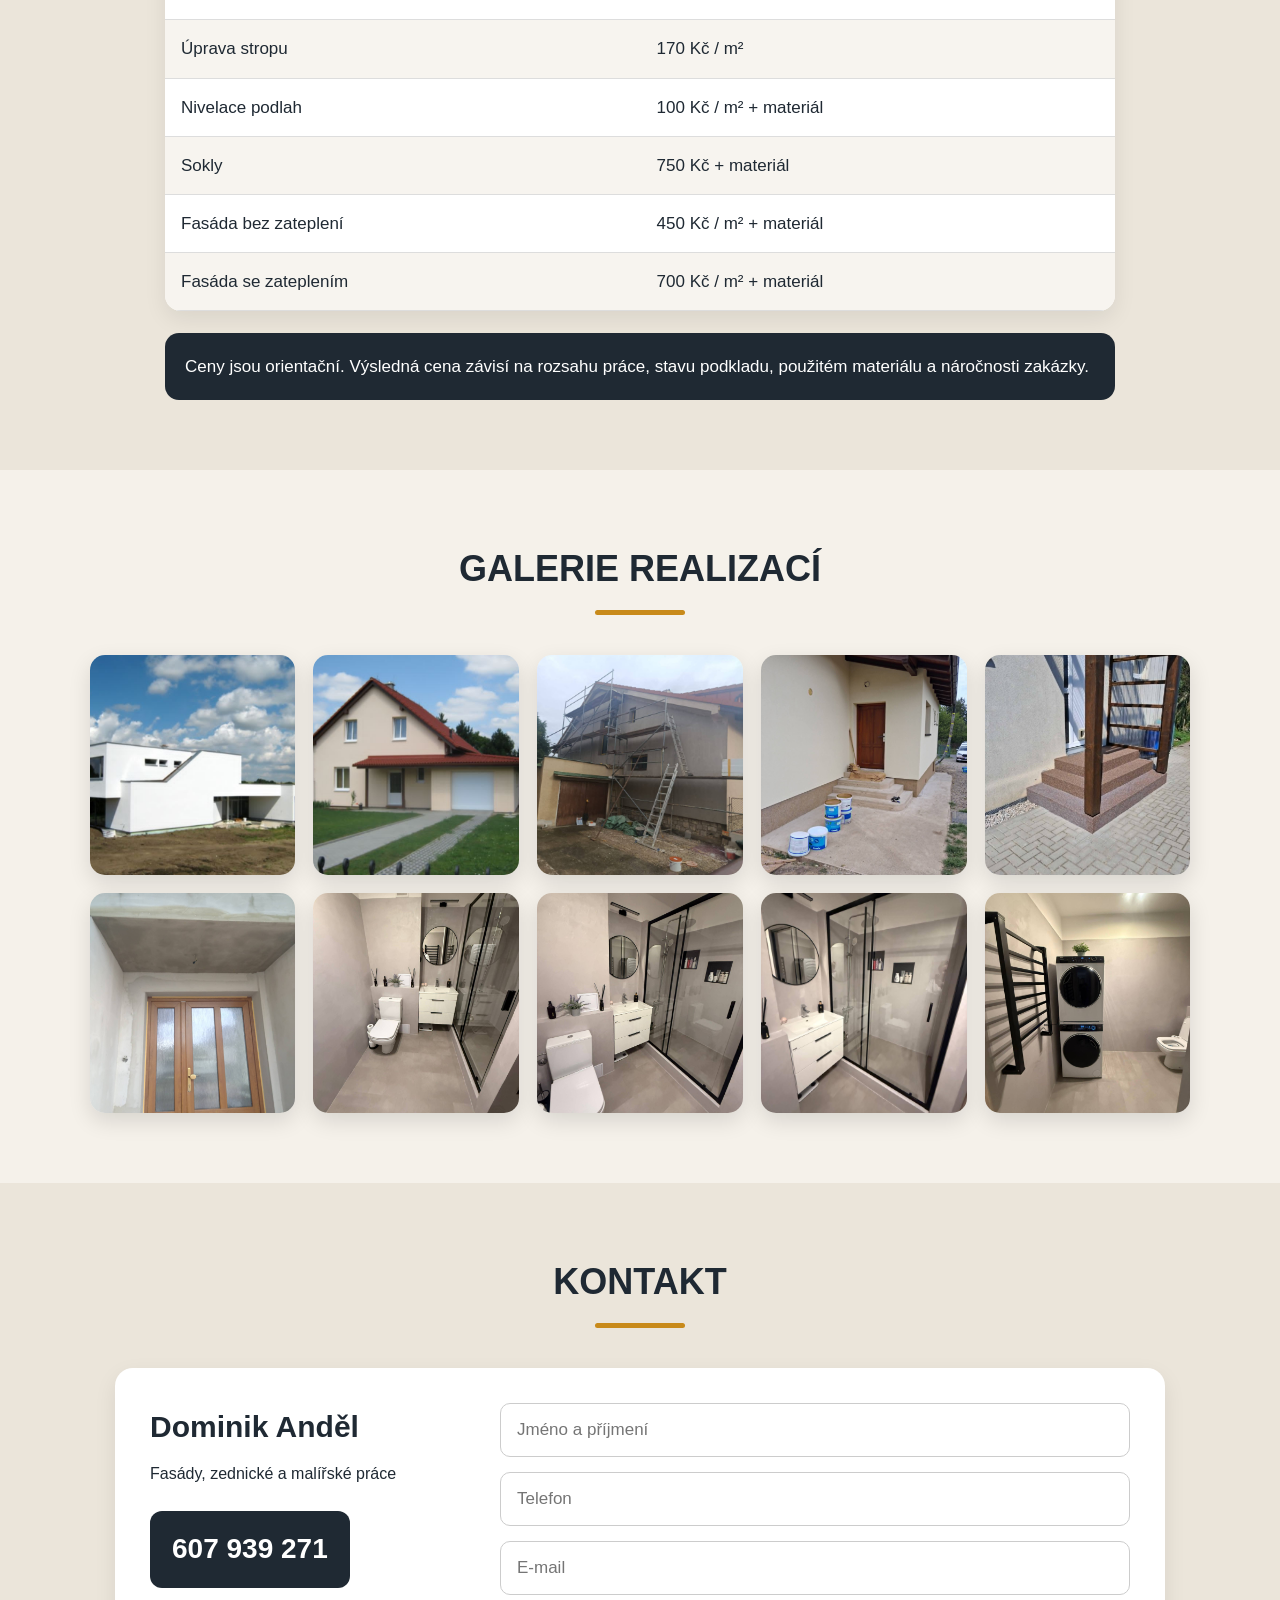
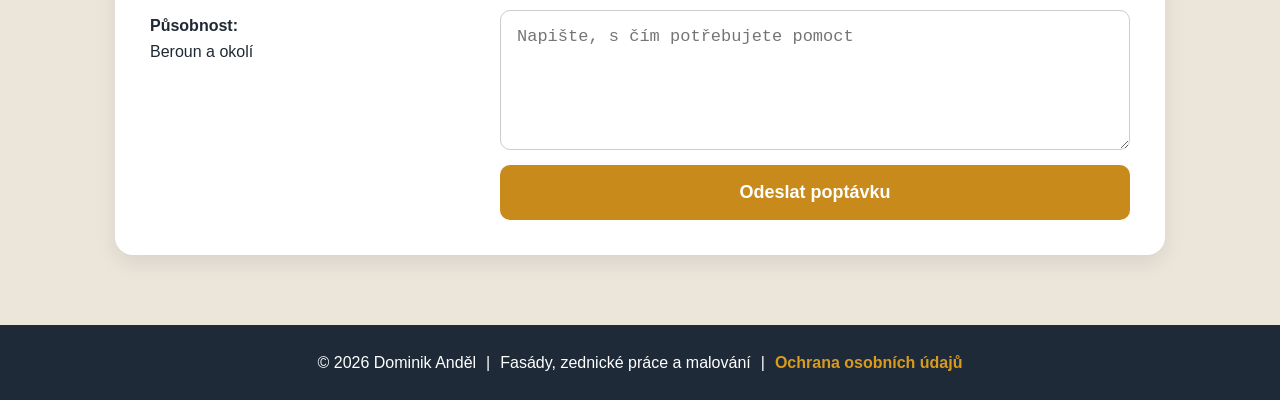
==== commit 0f2f80a6: "Vylepseni SEO a pridani ochrany osobnich udaju" ====
--- a/index.html
+++ b/index.html
@@ -47,7 +47,7 @@
     </p>
 
     <div class="hero-buttons">
-      <a class="main-btn" href="tel:+420607939271">Zavolat 607 939 271</a>
+      <a class="main-btn" href="tel:+420607939271">Zavolat 607&nbsp;939&nbsp;271</a>
       <a class="second-btn" href="#kontakt">Poslat poptávku</a>
     </div>
   </div>
@@ -165,7 +165,7 @@
       <h3>Dominik Anděl</h3>
       <p>Fasády, zednické a malířské práce</p>
 
-      <a class="big-phone" href="tel:+420607939271">607 939 271</a>
+      <a class="big-phone" href="tel:+420607939271">607&nbsp;939&nbsp;271</a>
 
       <p><strong>Působnost:</strong><br>Beroun a okolí</p>
     </div>
@@ -182,8 +182,12 @@
   </div>
 </section>
 
-<footer>
-  <p>© 2026 Dominik Anděl | Beroun a okolí</p>
+<footer class="footer">
+  <span>© 2026 Dominik Anděl</span>
+  <span>|</span>
+  <span>Fasády, zednické práce a malování</span>
+  <span>|</span>
+  <a class="footer-link" href="ochrana-osobnich-udaju.html">Ochrana osobních údajů</a>
 </footer>
 
  <!-- Skript pro mobilní menu -->
--- a/style.css
+++ b/style.css
@@ -722,4 +722,102 @@
 
 .result-table div:last-child {
   border-bottom: none;
+}
+
+
+/*Ochrana osobních údajů a jeho css*/
+.footer {
+    display: flex;
+    justify-content: center;
+    align-items: center;
+    gap: 10px;
+    flex-wrap: wrap;
+
+    padding: 25px 15px;
+    background: #1f2a38;
+    color: white;
+}
+
+.footer-link {
+    color: #d89b1d;
+    text-decoration: none;
+    font-weight: 600;
+    transition: 0.3s;
+}
+
+.footer-link:hover {
+    color: white;
+    text-decoration: underline;
+}
+
+
+/*Oprava pro index.html a ochrana osobních údajů, aby bylo vše na stejné úrovni a vypadalo to lépe.*/
+.gdpr-container {
+    max-width: 850px;
+    margin: 60px auto;
+    padding: 45px 50px;
+    background: #ffffff;
+    border-radius: 22px;
+    box-shadow: 0 12px 35px rgba(0,0,0,0.08);
+}
+
+.gdpr-container h1 {
+    font-size: 36px;
+    margin-bottom: 15px;
+    color: #1f2a38;
+}
+
+.gdpr-container > p:first-of-type {
+    font-size: 17px;
+    color: #555;
+    margin-bottom: 35px;
+}
+
+.gdpr-container h2 {
+    margin-top: 32px;
+    margin-bottom: 8px;
+    font-size: 22px;
+    color: #c58a17;
+}
+
+.gdpr-container p {
+    line-height: 1.75;
+    color: #2f2f2f;
+    margin-bottom: 12px;
+}
+
+.gdpr-container a {
+    color: #c58a17;
+    font-weight: 600;
+}
+
+.back-btn {
+    display: inline-block;
+    margin-top: 35px;
+    padding: 13px 22px;
+    background: #c58a17;
+    color: #ffffff !important;
+    text-decoration: none;
+    border-radius: 10px;
+    font-weight: 600;
+    transition: 0.25s;
+}
+
+.back-btn:hover {
+    background: #a87311;
+    transform: translateY(-2px);
+}
+
+
+/*Oprava pro index.html a ochrana osobních údajů, aby bylo vše na stejné úrovni a vypadalo to lépe.*/
+.gdpr-contact-box {
+    margin-top: 35px;
+    padding: 22px 25px;
+    background: #f7f1e8;
+    border-left: 5px solid #c58a17;
+    border-radius: 14px;
+}
+
+.gdpr-contact-box h2 {
+    margin-top: 0;
 }
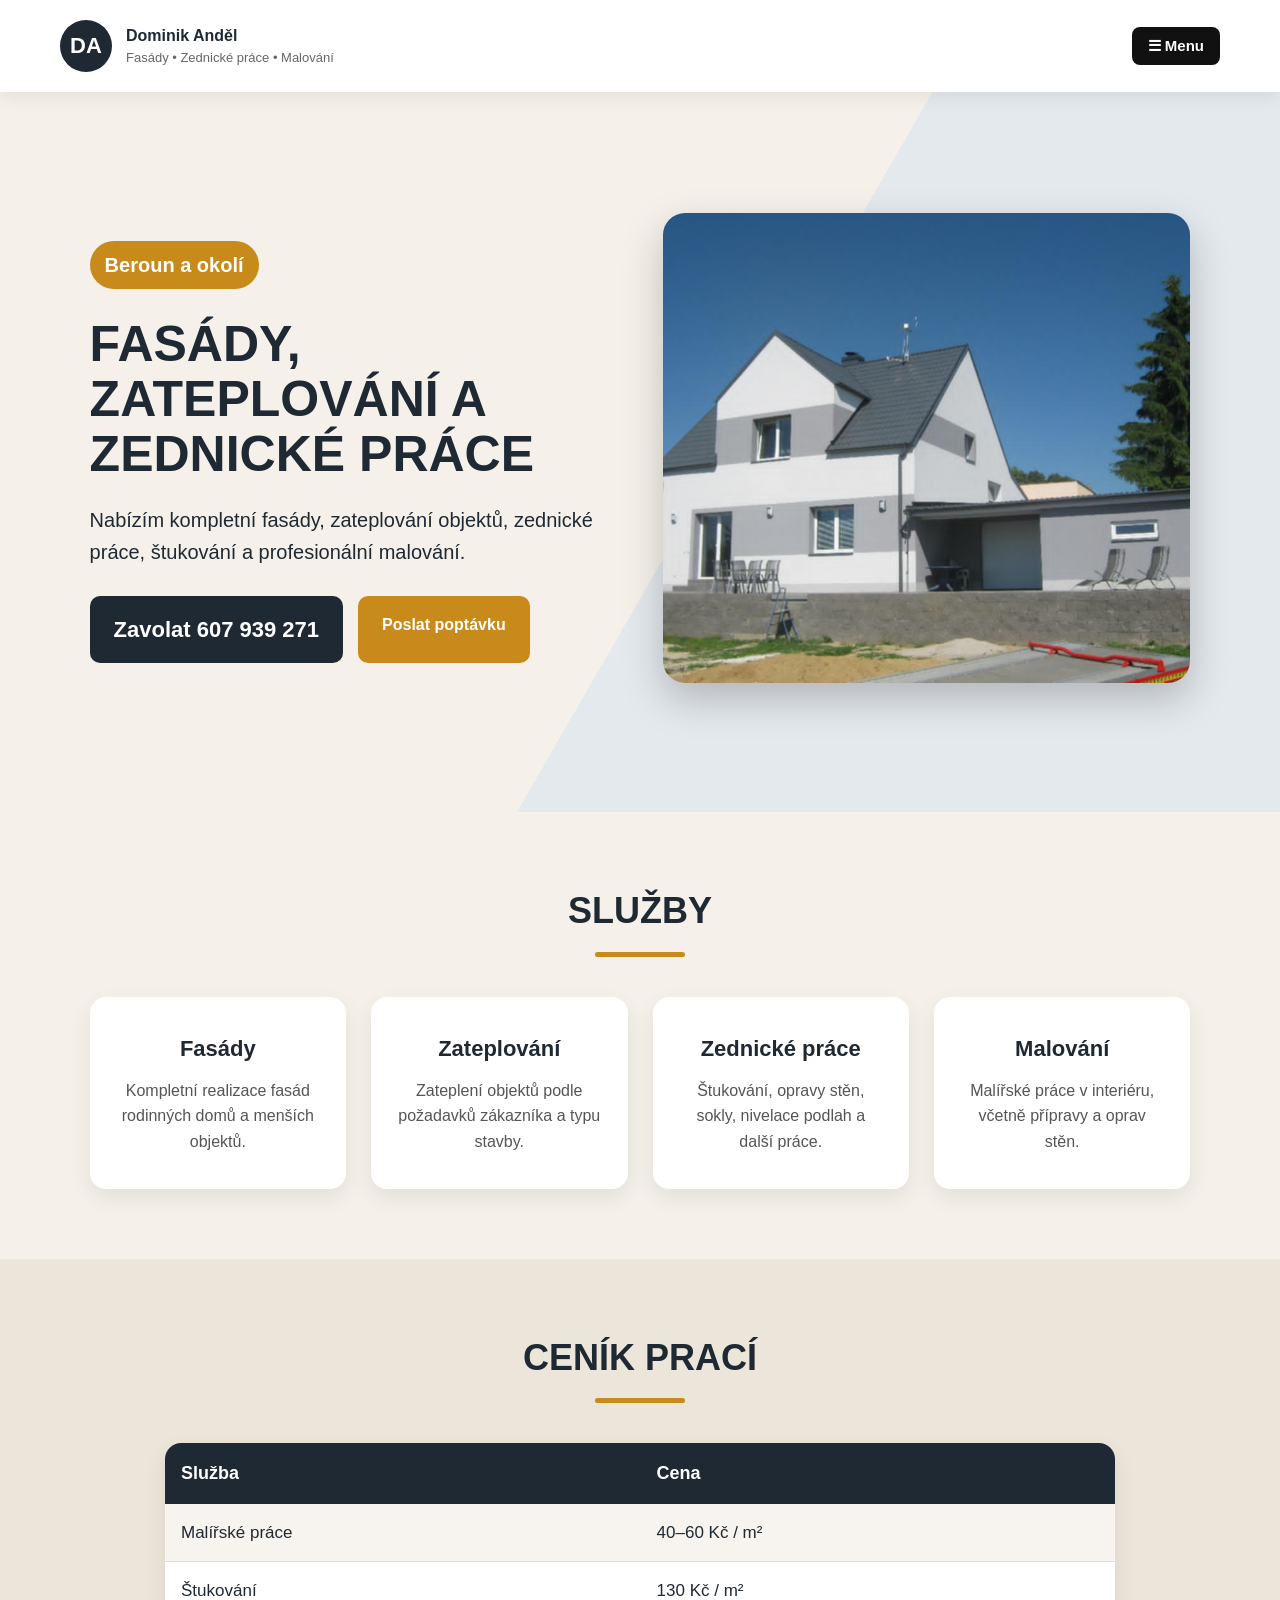
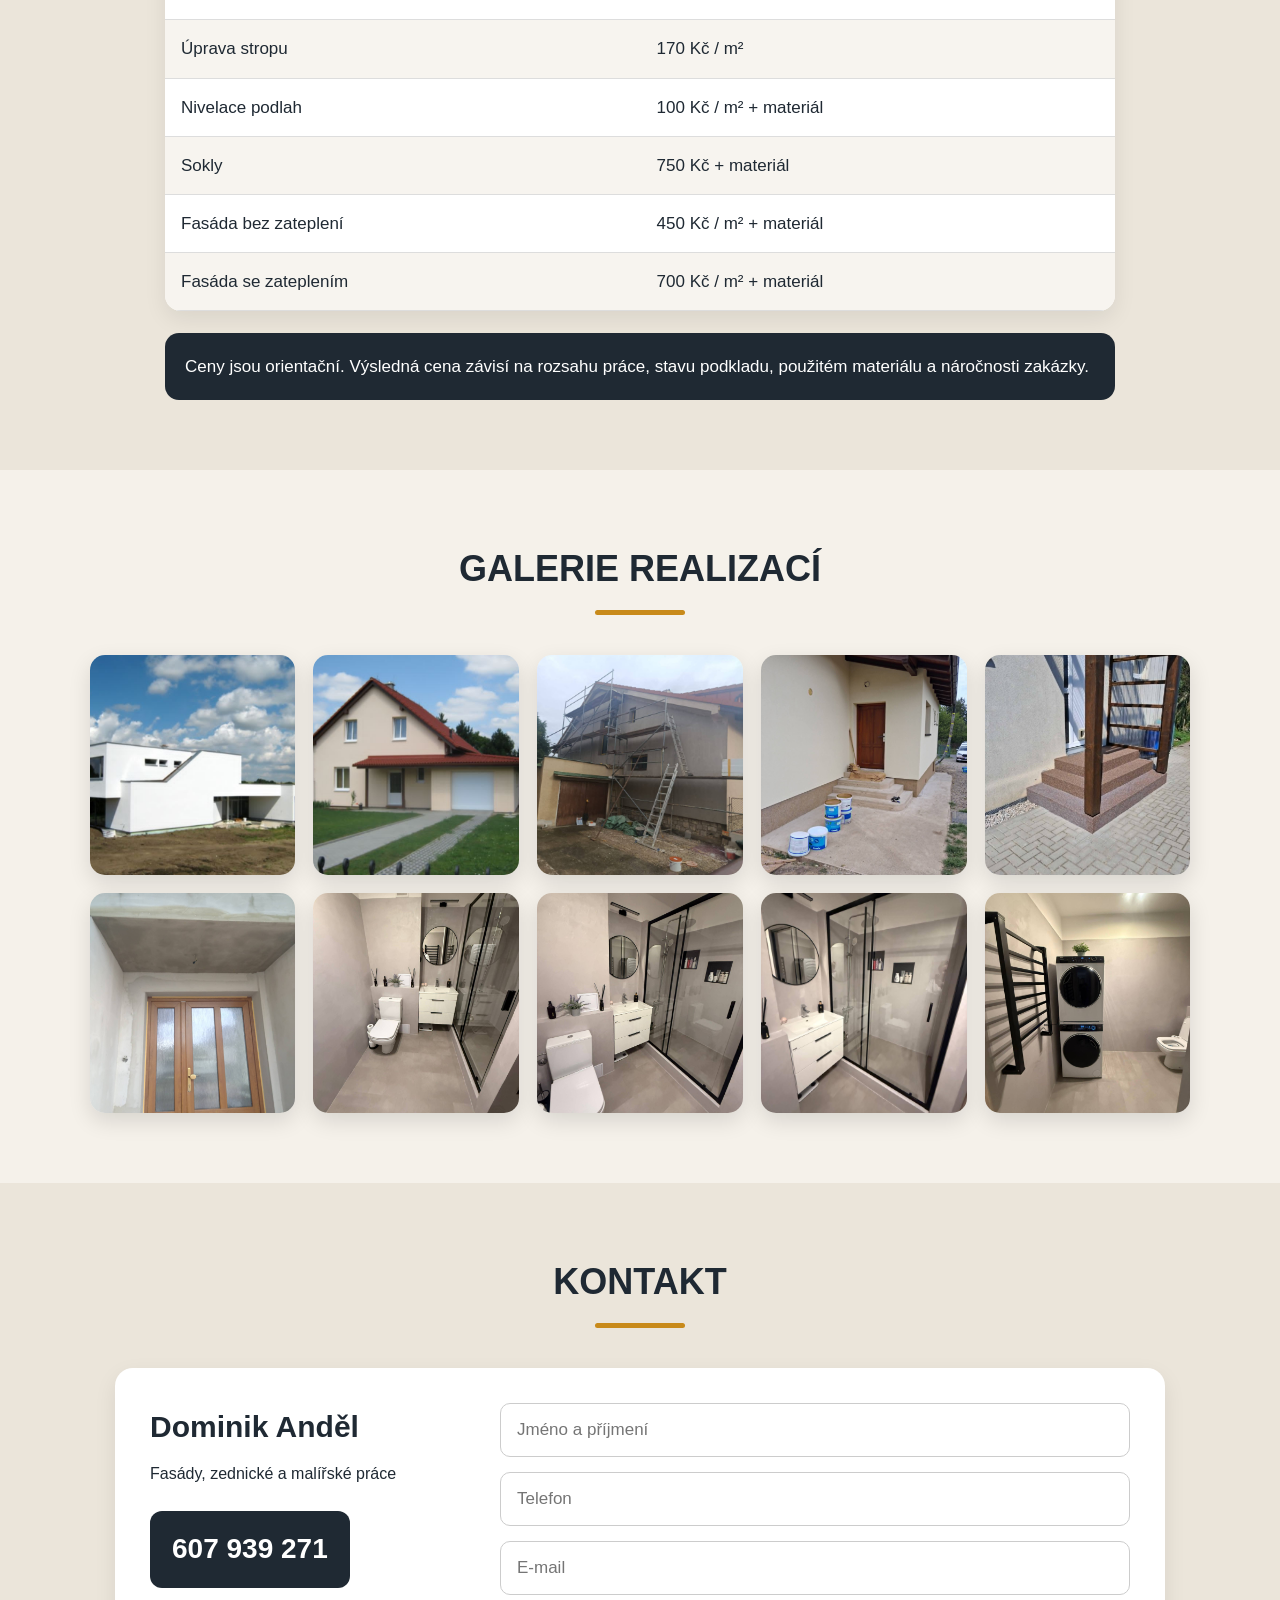
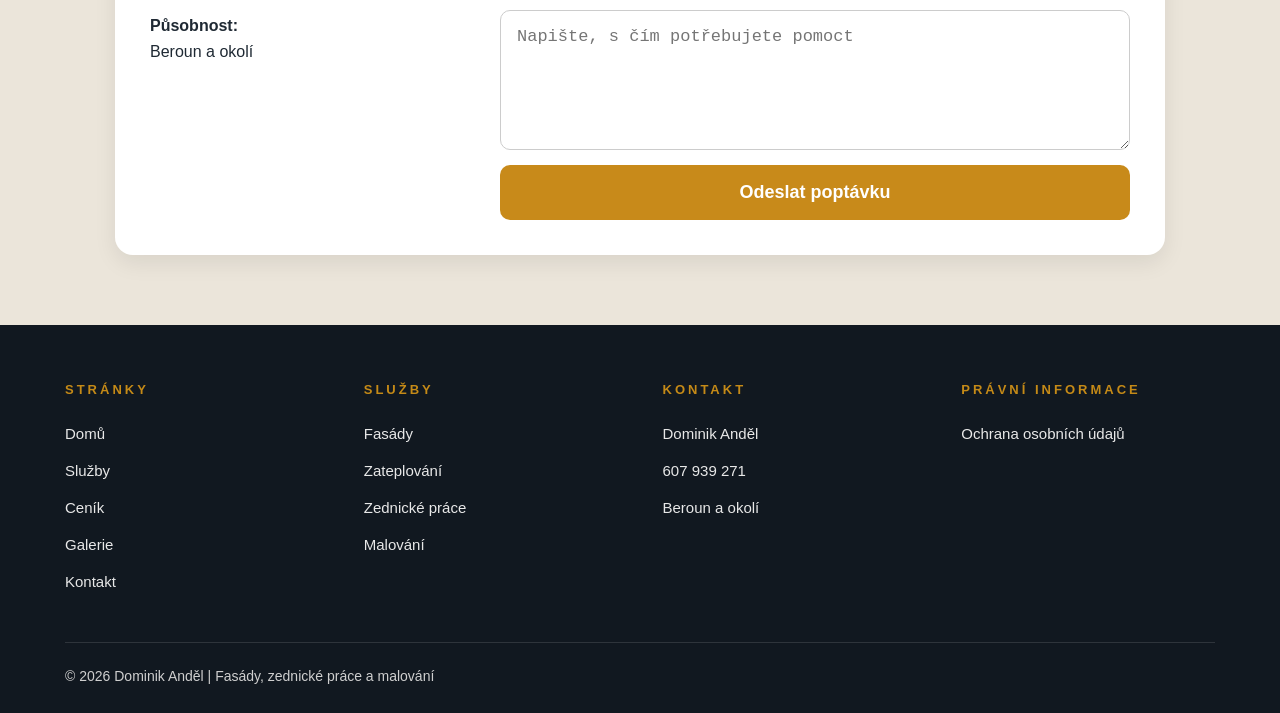
==== commit baf4cd7f: "uprava footeru" ====
--- a/index.html
+++ b/index.html
@@ -182,12 +182,43 @@
   </div>
 </section>
 
-<footer class="footer">
-  <span>© 2026 Dominik Anděl</span>
-  <span>|</span>
-  <span>Fasády, zednické práce a malování</span>
-  <span>|</span>
-  <a class="footer-link" href="ochrana-osobnich-udaju.html">Ochrana osobních údajů</a>
+<footer class="site-footer">
+  <div class="footer-content">
+
+    <div class="footer-column">
+      <h3>Stránky</h3>
+      <a href="/">Domů</a>
+      <a href="/#sluzby">Služby</a>
+      <a href="/#cenik">Ceník</a>
+      <a href="/#galerie">Galerie</a>
+      <a href="/#kontakt">Kontakt</a>
+    </div>
+
+    <div class="footer-column">
+      <h3>Služby</h3>
+      <a href="/#sluzby">Fasády</a>
+      <a href="/#sluzby">Zateplování</a>
+      <a href="/#sluzby">Zednické práce</a>
+      <a href="/#sluzby">Malování</a>
+    </div>
+
+    <div class="footer-column">
+      <h3>Kontakt</h3>
+      <p>Dominik Anděl</p>
+      <a href="tel:+420607939271">607&nbsp;939&nbsp;271</a>
+      <p>Beroun a okolí</p>
+    </div>
+
+    <div class="footer-column">
+      <h3>Právní informace</h3>
+      <a href="/ochrana-osobnich-udaju.html">Ochrana osobních údajů</a>
+    </div>
+
+  </div>
+
+  <div class="footer-bottom">
+    <p>© 2026 Dominik Anděl | Fasády, zednické práce a malování</p>
+  </div>
 </footer>
 
  <!-- Skript pro mobilní menu -->
--- a/style.css
+++ b/style.css
@@ -394,12 +394,72 @@
   box-shadow: 0 10px 25px rgba(0,0,0,0.25);
 }
 
-footer {
-  background: #1f2933;
-  color: white;
-  text-align: center;
-  padding: 22px;
-}
+/*Lepší úorava footeru*/
+.site-footer {
+    background: #111820;
+    color: #ffffff;
+    padding: 55px 20px 25px;
+}
+
+.footer-content {
+    max-width: 1150px;
+    margin: 0 auto;
+    display: grid;
+    grid-template-columns: repeat(4, 1fr);
+    gap: 45px;
+}
+
+.footer-column h3 {
+    font-size: 13px;
+    text-transform: uppercase;
+    letter-spacing: 3px;
+    color: #c58a17;
+    margin-bottom: 22px;
+}
+
+.footer-column a,
+.footer-column p {
+    display: block;
+    color: #e8e8e8;
+    text-decoration: none;
+    margin-bottom: 13px;
+    font-size: 15px;
+}
+
+.footer-column a:hover {
+    color: #c58a17;
+}
+
+.footer-bottom {
+    max-width: 1150px;
+    margin: 35px auto 0;
+    padding-top: 22px;
+    border-top: 1px solid rgba(255,255,255,0.12);
+    color: #cfcfcf;
+    font-size: 14px;
+}
+
+.footer-bottom p {
+    margin: 0;
+}
+
+@media (max-width: 800px) {
+    .footer-content {
+        grid-template-columns: 1fr 1fr;
+    }
+}
+
+@media (max-width: 520px) {
+    .footer-content {
+        grid-template-columns: 1fr;
+    }
+
+    .site-footer {
+        text-align: center;
+    }
+}
+
+
 
 @keyframes fadeUp {
   from {
@@ -820,4 +880,67 @@
 
 .gdpr-contact-box h2 {
     margin-top: 0;
+}
+
+
+/*další index.html pro 404*/
+.error-page {
+    min-height: 100vh;
+    display: flex;
+    justify-content: center;
+    align-items: center;
+
+    padding: 30px;
+    background:
+        linear-gradient(rgba(31, 42, 56, 0.82), rgba(31, 42, 56, 0.82)),
+        url("images/hero-fasada.jpg") center/cover no-repeat;
+}
+
+.error-box {
+    max-width: 620px;
+    text-align: center;
+
+    background: rgba(255, 255, 255, 0.96);
+    padding: 55px 45px;
+
+    border-radius: 24px;
+    box-shadow: 0 18px 45px rgba(0, 0, 0, 0.22);
+}
+
+.error-badge {
+    display: inline-flex;
+    justify-content: center;
+    align-items: center;
+
+    width: 105px;
+    height: 105px;
+    margin-bottom: 25px;
+
+    border-radius: 50%;
+    background: #c58a17;
+    color: #ffffff;
+
+    font-size: 38px;
+    font-weight: 800;
+}
+
+.error-box h1 {
+    margin-bottom: 15px;
+    color: #1f2a38;
+    font-size: 34px;
+}
+
+.error-box p {
+    max-width: 480px;
+    margin: 0 auto 30px;
+
+    color: #444;
+    line-height: 1.7;
+}
+
+.error-actions {
+    display: flex;
+    justify-content: center;
+    gap: 15px;
+    flex-wrap: wrap;
 }
